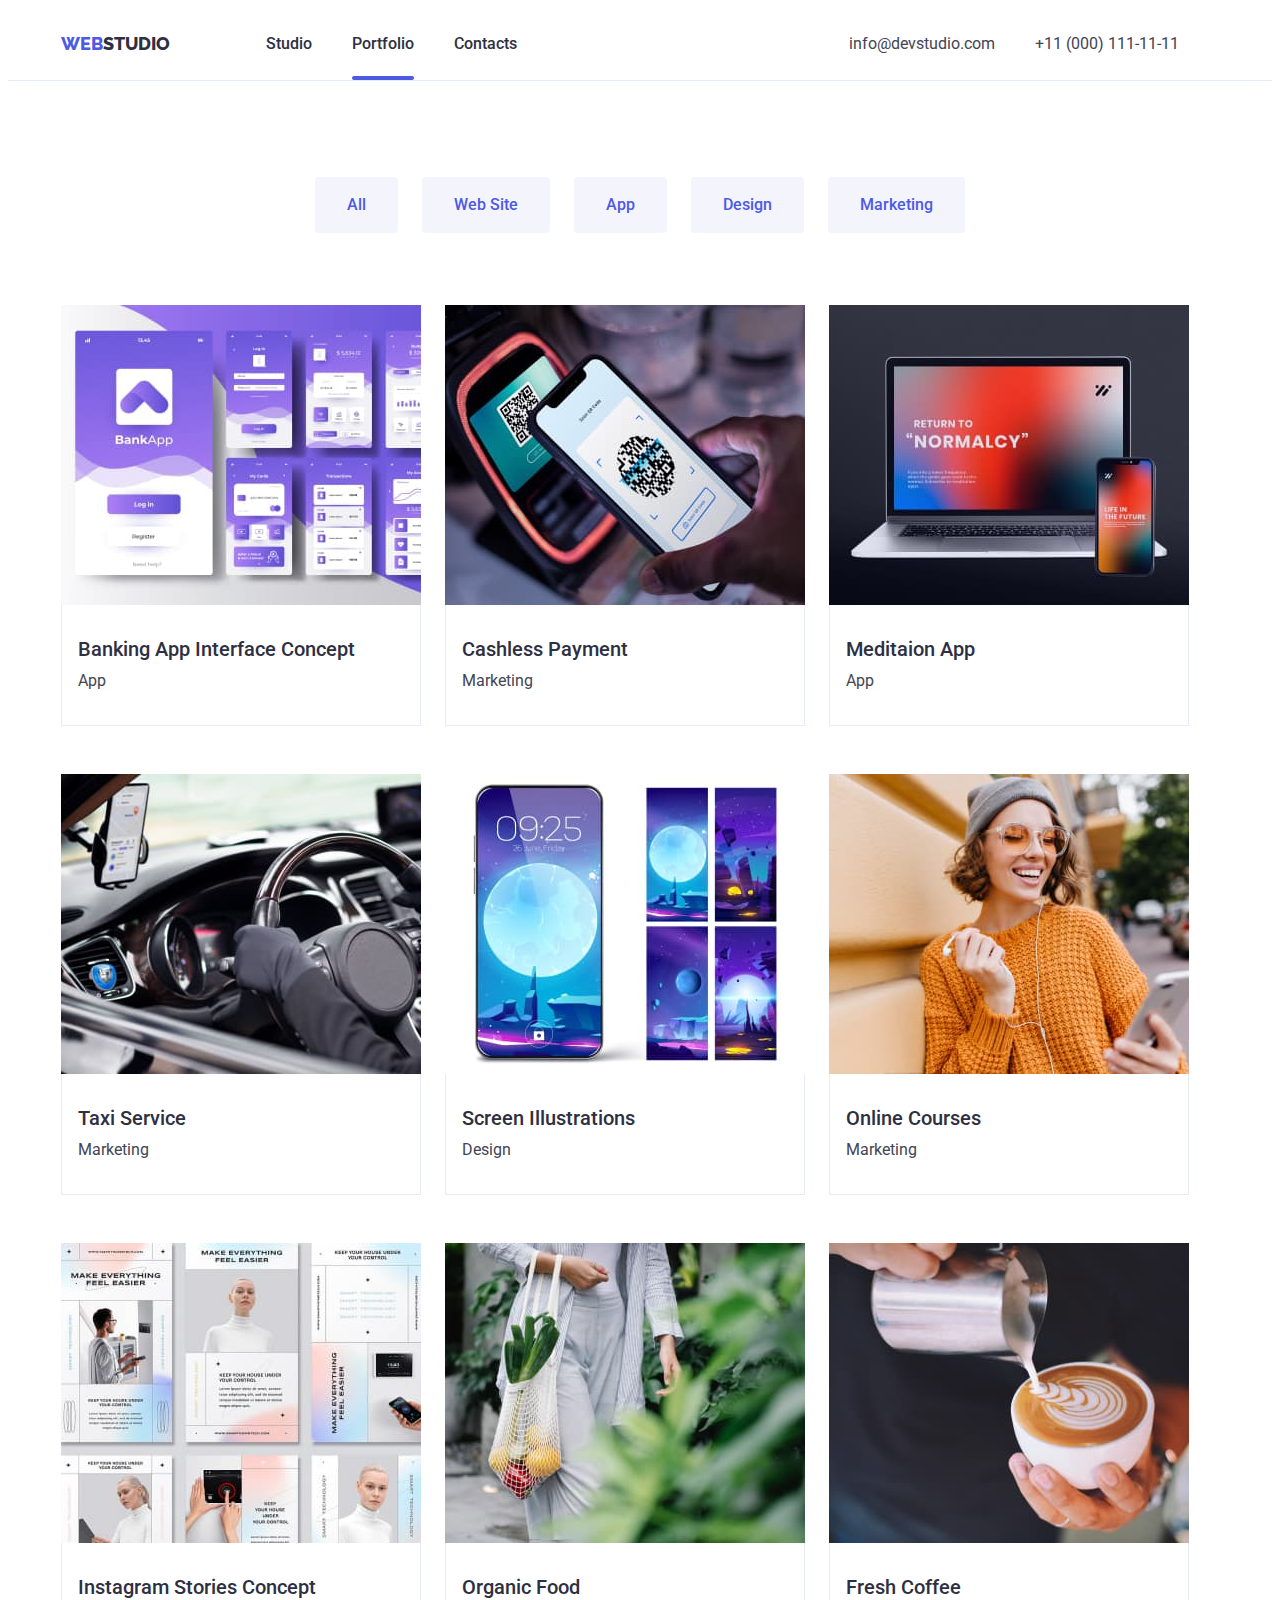
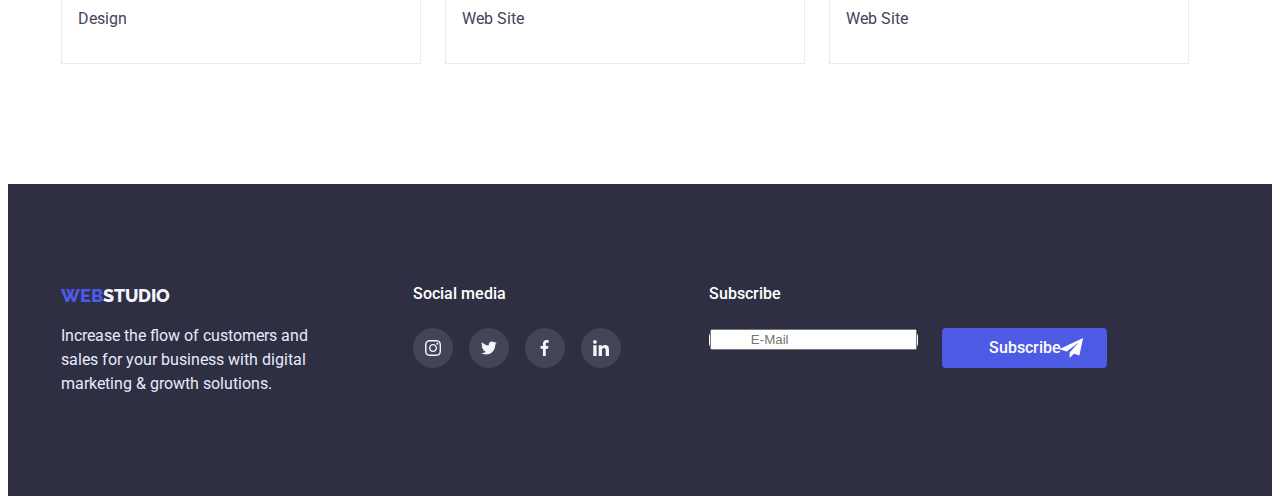
==== portfolio.html @ 0d0adf86 "Initial commit" ====
<!DOCTYPE html>
<html lang="en">
  <head>
    <meta charset="UTF-8" />
    <meta http-equiv="X-UA-Compatible" content="IE=edge" />
    <meta name="viewport" content="width=device-width, initial-scale=1.0" />
    <title>GOIT-MARKUP-HW-06</title>

    <link rel="preconnect" href="https://fonts.googleapis.com" />
    <link rel="preconnect" href="https://fonts.gstatic.com" crossorigin />
    <link
      href="https://fonts.googleapis.com/css2?family=Montserrat:wght@400;700&family=Raleway:wght@800&family=Roboto:wght@400;500;700&display=swap"
      rel="stylesheet"
    />

    <link
      rel="stylesheet"
      href="https://cdnjs.cloudflare.com/ajax/libs/modern-normalize/1.1.0/modern-normalize.min.css"
      integrity="sha512-wpPYUAdjBVSE4KJnH1VR1HeZfpl1ub8YT/NKx4PuQ5NmX2tKuGu6U/JRp5y+Y8XG2tV+wKQpNHVUX03MfMFn9Q=="
      crossorigin="anonymous"
      referrerpolicy="no-referrer"
    />

    <link rel="stylesheet" href="css/styles.css" />
  </head>

  <body>
    <header class="linie-header">
      <div class="container">
        <div class="container-header">
          <a class="logo-header" href="./index.html"
            ><span class="logo-header-one">Web</span><span class="logo-header-two">Studio</span></a
          >
          <nav class="nav-position">
            <ul class="li-point-killer-nav">
              <li>
                <a class="navigation" href="./index.html">Studio</a>
              </li>
              <li>
                <a class="navigation-teku" href="./portfolio.html">Portfolio</a>
              </li>
              <li>
                <a class="navigation" href="#">Contacts</a>
              </li>
            </ul>
          </nav>

          <address>
            <ul class="contacts">
              <li>
                <a class="contacts" href="mailto:info@devstudio.com">info@devstudio.com</a>
              </li>
              <li><a class="contacts" href="tel:+110001111111"> +11 (000) 111-11-11</a></li>
            </ul>
          </address>
        </div>
      </div>
    </header>

    <!-- SECTION 1.2 -->
    <main>
      <section class="button-position">
        <div class="container">
          <h1 class="list-of-projects-name">List of projects:</h1>
          <ul class="buttons">
            <li><button class="button-port" type="button">All</button></li>
            <li><button class="button-port" type="button">Web Site</button></li>
            <li><button class="button-port" type="button">App</button></li>
            <li><button class="button-port" type="button">Design</button></li>
            <li><button class="button-port" type="button">Marketing</button></li>
          </ul>

          <!-- SECTION 2.2 -->

          <ul class="list-of-projects">
            <li class="shadow-for-list-of-proj">
              <div class="oblast-tika">
                <a class="no-link-line-proj" href="#">
                  <div class="window">
                    <img
                      class="ramka-img"
                      src="./images/img8.jpg"
                      width="360"
                      alt="a lot of screenshots of mobile phone"
                    />
                    <p class="storka-text">
                      14 Stylish and User-Friendly App Design Concepts · Task Manager App · Calorie
                      Tracker App · Exotic Fruit Ecommerce App · Cloud Storage App
                    </p>
                  </div>
                  <div class="point-proj-pos">
                    <h2 class="list-of-projects-points">Banking App Interface Concept</h2>
                    <p class="section-abz">App</p>
                  </div>
                </a>
              </div>
            </li>
            <li class="shadow-for-list-of-proj">
              <div class="oblast-tika">
                <a class="no-link-line-proj" href="#">
                  <div class="window">
                    <img
                      class="ramka-img"
                      src="./images/img9.jpg"
                      width="360"
                      alt="two handz with qr codes"
                    />
                    <p class="storka-text">
                      14 Stylish and User-Friendly App Design Concepts · Task Manager App · Calorie
                      Tracker App · Exotic Fruit Ecommerce App · Cloud Storage App
                    </p>
                  </div>
                  <div class="point-proj-pos">
                    <h2 class="list-of-projects-points">Cashless Payment</h2>
                    <p class="section-abz">Marketing</p>
                  </div>
                </a>
              </div>
            </li>

            <li class="shadow-for-list-of-proj">
              <div class="oblast-tika">
                <a class="no-link-line-proj" href="#">
                  <div class="window">
                    <img class="ramka-img" src="./images/img10.jpg" width="360" alt="laptop" />
                    <p class="storka-text">
                      14 Stylish and User-Friendly App Design Concepts · Task Manager App · Calorie
                      Tracker App · Exotic Fruit Ecommerce App · Cloud Storage App
                    </p>
                  </div>
                  <div class="point-proj-pos">
                    <h2 class="list-of-projects-points">Meditaion App</h2>
                    <p class="section-abz">App</p>
                  </div>
                </a>
              </div>
            </li>

            <li class="shadow-for-list-of-proj">
              <div class="oblast-tika">
                <a class="no-link-line-proj" href="#">
                  <div class="window">
                    <img class="ramka-img" src="./images/img11.jpg" width="360" alt="car" />
                    <p class="storka-text">
                      14 Stylish and User-Friendly App Design Concepts · Task Manager App · Calorie
                      Tracker App · Exotic Fruit Ecommerce App · Cloud Storage App
                    </p>
                  </div>
                  <div class="point-proj-pos">
                    <h2 class="list-of-projects-points">Taxi Service</h2>
                    <p class="section-abz">Marketing</p>
                  </div>
                </a>
              </div>
            </li>

            <li class="shadow-for-list-of-proj">
              <div class="oblast-tika">
                <a class="no-link-line-proj" href="#">
                  <div class="window">
                    <img
                      class="ramka-img"
                      src="./images/img12.jpg"
                      width="360"
                      alt="mobile phone"
                    />
                    <p class="storka-text">
                      14 Stylish and User-Friendly App Design Concepts · Task Manager App · Calorie
                      Tracker App · Exotic Fruit Ecommerce App · Cloud Storage App
                    </p>
                  </div>
                  <div class="point-proj-pos">
                    <h2 class="list-of-projects-points">Screen Illustrations</h2>
                    <p class="section-abz">Design</p>
                  </div>
                </a>
              </div>
            </li>

            <li class="shadow-for-list-of-proj">
              <div class="oblast-tika">
                <a class="no-link-line-proj" href="#">
                  <div class="window">
                    <img
                      class="ramka-img"
                      src="./images/img13.jpg"
                      width="360"
                      alt="girl lisen music"
                    />
                    <p class="storka-text">
                      14 Stylish and User-Friendly App Design Concepts · Task Manager App · Calorie
                      Tracker App · Exotic Fruit Ecommerce App · Cloud Storage App
                    </p>
                  </div>
                  <div class="point-proj-pos">
                    <h2 class="list-of-projects-points">Online Courses</h2>
                    <p class="section-abz">Marketing</p>
                  </div>
                </a>
              </div>
            </li>

            <li class="shadow-for-list-of-proj">
              <div class="oblast-tika">
                <a class="no-link-line-proj" href="#">
                  <div class="window">
                    <img
                      class="ramka-img"
                      src="./images/img14.jpg"
                      width="360"
                      alt="website pages"
                    />
                    <p class="storka-text">
                      14 Stylish and User-Friendly App Design Concepts · Task Manager App · Calorie
                      Tracker App · Exotic Fruit Ecommerce App · Cloud Storage App
                    </p>
                  </div>
                  <div class="point-proj-pos">
                    <h2 class="list-of-projects-points">Instagram Stories Concept</h2>
                    <p class="section-abz">Design</p>
                  </div>
                </a>
              </div>
            </li>

            <li class="shadow-for-list-of-proj">
              <div class="oblast-tika">
                <a class="no-link-line-proj" href="#">
                  <div class="window">
                    <img class="ramka-img" src="./images/img15.jpg" width="360" alt="nature" />
                    <p class="storka-text">
                      14 Stylish and User-Friendly App Design Concepts · Task Manager App · Calorie
                      Tracker App · Exotic Fruit Ecommerce App · Cloud Storage App
                    </p>
                  </div>
                  <div class="point-proj-pos">
                    <h2 class="list-of-projects-points">Organic Food</h2>
                    <p class="section-abz">Web Site</p>
                  </div>
                </a>
              </div>
            </li>

            <li class="shadow-for-list-of-proj">
              <div class="oblast-tika">
                <a class="no-link-line-proj" href="#">
                  <div class="window">
                    <img class="ramka-img" src="./images/img16.jpg" width="360" alt="caffe" />
                    <p class="storka-text">
                      14 Stylish and User-Friendly App Design Concepts · Task Manager App · Calorie
                      Tracker App · Exotic Fruit Ecommerce App · Cloud Storage App
                    </p>
                  </div>
                  <div class="point-proj-pos">
                    <h2 class="list-of-projects-points">Fresh Coffee</h2>
                    <p class="section-abz">Web Site</p>
                  </div>
                </a>
              </div>
            </li>
          </ul>
        </div>
      </section>
    </main>
    <!-- FOOTER -->
    <footer class="color-footerbg">
      <div class="container">
        <div class="flex-for-footer">
          <div>
            <a href="./index.html" class="logo-three">WEB<span class="logo-four">STUDIO</span></a>
            <p class="last-abz">
              Increase the flow of customers and sales for your business with digital marketing &
              growth solutions.
            </p>
          </div>

          <!-- ЧЕТВЕРТОЕ ДЗ -->
          <div class="social-media-table">
            <p class="soc-med-footer">Social media</p>

            <ul class="social-links-footer">
              <li class="pos-socseti-last">
                <a class="znachki-socseti-pos" href="#">
                  <svg class="znachki-socseti" width="16" height="16">
                    <use href="./images/icons.svg#insta"></use>
                  </svg>
                </a>
              </li>
              <li class="pos-socseti-last">
                <a class="znachki-socseti-pos" href="#">
                  <svg class="znachki-socseti" width="16" height="16">
                    <use href="./images/icons.svg#twit"></use>
                  </svg>
                </a>
              </li>
              <li class="pos-socseti-last">
                <a class="znachki-socseti-pos" href="#">
                  <svg class="znachki-socseti" width="16" height="16">
                    <use href="./images/icons.svg#face"></use>
                  </svg>
                </a>
              </li>
              <li class="pos-socseti-last">
                <a class="znachki-socseti-pos" href="#">
                  <svg class="znachki-socseti" width="16" height="16">
                    <use href="./images/icons.svg#link"></use>
                  </svg>
                </a>
              </li>
            </ul>
          </div>
          <!-- ШЕСТОЕ ДЗ -->
          <div class="social-media-table">
            <p class="soc-med-footer">Subscribe</p>

            <div class="tabl-subscr">
              <div>
                <label for="email"> </label>

                <span class="color-subscr">
                  <input type="email" name="mail" id="email" placeholder="    E-Mail  " />
                </span>
              </div>
              <div>
                <button class="button-subscr" type="submit">
                  Subscribe
                  <svg class="airplane" width="24" height="20">
                    <use href="./images/iconss.svg#icon-fly"></use>
                  </svg>
                </button>
              </div>
            </div>
          </div>
        </div>
      </div>
    </footer>
    <script src="./js/modal.js"></script>
  </body>
</html>
---- css/styles.css ----
body {
  font-family: 'Roboto', sans-serif;
  background-color: var(--center-color);
}

:root {
  --logo-l-color: #4d5ae5;
  --logo-r-color: #2e2f42;
  --contact-color: #434455;
  --center-color: #ffffff;
  --but-color: #4d5ae5;
  --logo-f-color: #f4f4fd;
  --button2-color: #404bbf;
  --last-abz-color: #e7e9fc;
  --ramka-cutomer-color: #8e8f99;
  --tochki-color: #424355;
  --foote-hoover: #31d0aa;
  --belii-modal: #fcfcfc;
  --mod-color: rgb(46, 47, 66, 0.2);
}

/* COMMON  */

.container {
  margin-left: auto;
  margin-right: auto;

  width: 1158px;

  padding-left: 15px;
  padding-right: 15px;
}

h1,
h2,
h3,
h4,
h5,
h6,
p {
  margin: 0;
}

.img {
  display: block;
  max-width: 100%;
  height: auto;
}

ul,
li,
a {
  padding: 0;
  margin: 0;
}

/* HEADER */

.logo-header {
  text-decoration: none;
  padding: 24px 0 24px 0;
}

.logo-header-one {
  color: var(--logo-l-color);
  font-family: 'Raleway', sans-serif;
  font-weight: 800;
  font-size: 18px;
  line-height: 1.33;
  list-style: none;
  text-decoration: none;

  text-transform: uppercase;
}

.logo-header-two {
  color: var(--logo-r-color);
  font-family: 'Raleway', sans-serif;
  font-weight: 800;
  font-size: 18px;
  line-height: 1.33;
  list-style: none;
  text-decoration: none;

  text-transform: uppercase;
}

.li-point-killer-nav {
  list-style: none;

  padding: 24px 0 24px 0;
  margin: 0 0 0 0;

  display: inline-flex;
  gap: 40px;
}

/* ТЕКУЩАЯ КНОПКА */

.navigation-teku {
  color: var(--logo-r-color);
  font-family: 'Roboto', sans-serif;
  font-weight: 500;
  font-size: 16px;
  line-height: 1.5;
  text-decoration: none;
  position: relative;
  transition: 250ms color cubic-bezier(0.4, 0, 0.2, 1);
  padding: 24px 0 24px 0;
  margin: 0 0 0 0;
}

.navigation-teku:after {
  content: '';
  display: block;
  background-color: var(--but-color);
  width: 100%;
  height: 4px;
  position: absolute;
  bottom: -3px;
  border-radius: 2px;
}

/* Остальные кнопки */

.navigation {
  color: var(--logo-r-color);
  font-family: 'Roboto', sans-serif;
  font-weight: 500;
  font-size: 16px;
  line-height: 1.5;
  text-decoration: none;
  position: relative;
  transition: 250ms color cubic-bezier(0.4, 0, 0.2, 1);
  padding: 24px 0 24px 0;
  margin: 0 0 0 0;
}

.navigation:hover,
.navigation-teku:hover {
  color: var(--but-color);
}

.navigation:after {
  content: '';
  display: block;
  background-color: var(--but-color);
  width: 100%;
  height: 4px;
  position: absolute;
  bottom: -3px;
  transition: 250ms transform cubic-bezier(0.4, 0, 0.2, 1);
  transform: scaleX(0);
  border-radius: 2px;
}

.navigation:hover:after {
  transform: scaleX(1);
}

.nav-position {
  padding: 0;
  margin: 0 332px 0 96px;
}

.contacts {
  color: var(--contact-color);
  font-family: 'Roboto', sans-serif;
  font-style: normal;
  font-size: 16px;
  line-height: 1.5;
  list-style: none;
  text-decoration: none;

  display: inline-flex;
  gap: 40px;
  padding: 24px 0 24px 0;
  margin-left: auto;
  transition: 250ms color cubic-bezier(0.4, 0, 0.2, 1);
}

.contacts:hover {
  color: var(--but-color);
}

.container-header {
  height: 72px;
  display: flex;
  align-items: center;
}

.linie-header {
  border-bottom: solid 1px var(--last-abz-color);
}

/* SECTION 1.1 */

.hero {
  color: var(--center-color);
  font-family: 'Roboto', sans-serif;
  font-weight: 700;
  font-size: 56px;
  line-height: 1.05;
  /* background-color: var(--logo-r-color); */
  padding: 0;
  margin-bottom: 48px;
}

.herobutton {
  color: var(--center-color);
  font-family: 'Roboto', sans-serif;
  font-weight: 500;
  font-size: 16px;
  line-height: 1.5;
  background-color: var(--but-color);
  border: 1px;
  min-width: 169px;
  min-height: 56px;
  margin: 0;
  border-radius: 4px;
  transition: 250ms background-color cubic-bezier(0.4, 0, 0.2, 1);
}

.herobutton:hover,
.herobutton:focus {
  color: var(--center-color);
  background-color: var(--button2-color);
  cursor: pointer;
}

/* 060323 */

/* .overlay {
  display: block;
  width: 200px;
  height: 200px;
  background-image: linear-gradient(to right, black 0%, transparent 100%), url(../images/fon.jpg);
  background-size: cover;
  background-position: center;
} */

/* SECTION 1.2 */

.list-of-projects-name {
  display: none;
  padding: 0;
  margin: 0;
}

.hero-section {
  padding-top: 188px;
  padding-bottom: 188px;

  /* overlay  */
  display: block;
  max-width: 1440px;
  height: 600px;
  margin-left: auto;
  margin-right: auto;
  background-image: linear-gradient(to bottom, rgba(46, 47, 66, 0.7), transparent 450%),
    url(../images/fon.jpg);
  background-repeat: cover;
  background-size: cover;
  background-position: center;

  /* container hero */
  background-color: var(--logo-r-color);
  text-align: center;
}

.buttons {
  list-style: none;
  display: flex;
  gap: 24px;
  justify-content: center;
  margin: 0;
  margin-bottom: 72px;
  padding: 0;
}

.button-port {
  background-color: var(--logo-f-color);
  color: var(--but-color);
  font-family: 'Roboto', sans-serif;
  font-weight: 500;
  font-size: 16px;
  line-height: 1.5;
  border: 1px;
  padding: 16px 32px 16px 32px;
  border-radius: 4px;
  margin-bottom: 0;
  transition: 250ms background-color cubic-bezier(0.4, 0, 0.2, 1);
  transition: 50ms box-shadow cubic-bezier(0.4, 0, 0.2, 1);
}

.button-port:hover,
.button-port:focus {
  color: var(--center-color);
  background-color: var(--button2-color);
  cursor: pointer;
  box-shadow: 0px 3px 1px rgba(0, 0, 0, 0.1), 0px 2px 1px rgba(0, 0, 0, 0.08),
    0px 2px 2px rgba(0, 0, 0, 0.12);
}

.button-position {
  margin: 0;

  padding-top: 96px;
  padding-bottom: 120px;
}

/* SECTION 2.1. */
.list-of-fetaures-points {
  color: var(--logo-r-color);
  font-family: 'Roboto', sans-serif;
  font-weight: 500;
  font-size: 20px;
  line-height: 1.2;

  margin: 0 0 8px 0;
  padding: 0;
}

/* 260223 */
.list-of-fetaures-name {
  margin: 0 0 0 0;
  padding: 0;
  display: none;
}

.table-list-of-feautures {
  list-style: none;

  padding: 0;
  margin: 0 0 0 0;
  display: flex;
  text-align: left;
  gap: 24px;
}

.key-points {
  color: var(--contact-color);
  font-family: 'Roboto', sans-serif;

  font-size: 16px;
  line-height: 1.5;

  padding: 0;
  margin: 0;
}

/* 260223 */
.container-section {
  text-align: center;
  padding-top: 120px;
  padding-bottom: 120px;
}

/* 050323 */

.logo-up {
  width: 264px;
  height: 112px;
  border-radius: 4px;
  background-color: var(--logo-f-color);
  border: var(--logo-f-color);
  margin: 0 0 8px 0;
  display: flex;
  justify-content: center;
  align-items: center;
}

.but-pen {
  fill: var(--logo-r-color);
  cursor: pointer;
  height: 64px;
  width: 64px;
}

/* SECTION 2.2. */

.list-of-projects {
  list-style: none;
  display: flex;
  margin: 0 0 0 0;
  gap: 48px 24px;
  flex-wrap: wrap;
  padding: 0;
}

.list-of-projects-points {
  color: var(--logo-r-color);
  font-family: 'Roboto', sans-serif;
  font-weight: 500;
  font-size: 20px;
  line-height: 1.2;
  padding: 0;
  margin: 0 0 8px 0;
}

.section-abz {
  color: var(--contact-color);
  font-family: 'Roboto' sans-serif;
  font-size: 16px;
  line-height: 1.5;
  padding: 0;
  margin: 0;
}

.point-proj-pos {
  padding: 32px 54px 32px 16px;
  border-left: var(--last-abz-color) solid 1px;
  border-bottom: var(--last-abz-color) solid 1px;
  border-right: var(--last-abz-color) solid 1px;
}

.ramka-img {
  display: block;
  position: relative;
  display: flex;
}

.window {
  position: relative;
  overflow: hidden;
}

.window::after {
  content: '';
  left: 0;
  bottom: 0;
  width: 100%;
  height: 100%;
  position: absolute;
  background-color: var(--logo-l-color);
  opacity: 1;
  transform: translateY(300px);
  transition: transform 250ms cubic-bezier(0.4, 0, 0.2, 1);
  z-index: 0;
}

.oblast-tika:hover .window::after {
  transform: translateY(0);
}

.storka-text {
  color: var(--logo-f-color);
  font-family: 'Roboto', sans-serif;
  font-weight: 400;
  font-size: 16px;
  line-height: 1.5;
  position: absolute;
  transform: translateY(300px);
  transition: transform 250ms cubic-bezier(0.4, 0, 0.2, 1);
  margin: 40px 32px 164px;
  z-index: 1;
}

.oblast-tika:hover .storka-text {
  transform: translateY(-300px);
}

.shadow-for-list-of-proj {
  cursor: pointer;
}

.shadow-for-list-of-proj:hover {
  box-shadow: 0px 1px 6px rgba(46, 47, 66, 0.08), 0px 1px 1px rgba(46, 47, 66, 0.16),
    0px 2px 1px rgba(46, 47, 66, 0.08);
}

.no-link-line-proj {
  list-style: none;
  text-decoration: none;
}

/* SECTION3 */

.what-we-do {
  font-family: 'Roboto';
  font-weight: 700;
  font-size: 36px;
  line-height: 1.11;
  color: var(--logo-r-color);
  text-align: center;

  padding: 0;
  margin: 0 0 72px 0;
}

.what-we-do-list {
  list-style: none;
  display: flex;
  gap: 24px;
  padding: 0;
  margin: 0;
}

.do-list-img {
  display: block;
}

.what-we-do-sect {
  padding: 0 0 120px 0;
}

/* SECTION4 */

.team-table {
  font-family: 'Roboto';
  font-weight: 700;
  font-size: 36px;
  line-height: 1.11;
  color: var(--logo-r-color);
  text-align: center;

  margin: 0 0 72px;
  padding: 0;
}

.list-team-table {
  list-style: none;

  padding: 0 0 0 0;
  margin: 0;
  display: flex;
  gap: 24px;
  margin-left: auto;
  margin-right: auto;
}

.team-player-name {
  color: var(--logo-r-color);
  font-family: 'Roboto';
  font-weight: 500;
  font-size: 20px;
  line-height: 1.2;
  margin: 0 0 8px 0;
  padding: 0;
  text-align: center;
  background-color: var(--center-color);
}

.team-player-title {
  color: var(--contact-color);
  font-family: 'Roboto';
  font-weight: 400;
  font-size: 16px;
  line-height: 1.5;

  padding: 0;
  margin: 0 0 8px 0;
  text-align: center;
  background-color: var(--center-color);
}

.container-team-bg {
  background-color: var(--logo-f-color);
  padding: 120px 0 120px 0;
}

.fotki-coworkers {
  display: block;
}

.team-name-class {
  padding: 32px 0 32px 0;
  background-color: var(--center-color);

  box-shadow: 0px 1px 6px rgba(46, 47, 66, 0.08), 0px 1px 1px rgba(46, 47, 66, 0.16),
    0px 2px 1px rgba(46, 47, 66, 0.08);

  border-bottom-left-radius: 4px;
  border-bottom-right-radius: 4px;
}

/* 05.03.23 */

.team-soc-w-list {
  display: flex;
  justify-content: space-evenly;
}

.team-soc-w {
  width: 40px;
  height: 40px;
  background-color: var(--logo-l-color);
  border-radius: 50%;
  list-style: none;
  display: flex;
  justify-content: center;
  align-items: center;
  padding: 0;
  margin: 0;
  transition: 250ms background-color cubic-bezier(0.4, 0, 0.2, 1);
}

.team-soc-w-pic {
  fill: var(--logo-f-color);

  height: 40%;
  width: 40%;
  display: flex;
  justify-content: center;
  align-items: center;
  padding: 0;
  margin: 0;
}

.li-point-killer {
  list-style: none;
}

.team-soc-w:hover,
.team-soc-w:focus {
  background-color: var(--button2-color);
}

/* SECTION 5 */

.customers-position {
  padding: 130px 0 120px 0;
}

.customer-title {
  text-align: center;
  font-family: 'Roboto';
  font-style: normal;
  font-weight: 700;
  font-size: 36px;
  line-height: 1.1;
  color: var(--logo-r-color);
  margin-bottom: 72px;
}

.table-customers {
  display: flex;
  list-style: none;
}

.logo-link {
  width: 168px;
  height: 88px;
  background-color: var(--center-color);
  border-radius: 4px;
  list-style: none;
  display: flex;
  justify-content: center;
  align-items: center;
  padding: 0;
  margin: 0;
  border: 1px solid var(--ramka-cutomer-color);
  transition: 250ms fill cubic-bezier(0.4, 0, 0.2, 1);
}

.log-pict-zwei {
  fill: var(--ramka-cutomer-color);
  transition: 250ms fill cubic-bezier(0.4, 0, 0.2, 1);
}

.log-pict {
  display: flex;
  justify-content: center;
  align-items: center;
  padding: 0;
  margin: 0;
}

.point-kille-pos-logo {
  list-style: none;
  margin-right: 24px;
}

.point-kille-pos-logo:last-child {
  margin-right: 0;
}

.point-kille-pos-logo:focus {
  border: var(--tochki-color);
}

.logo-link:hover .log-pict-zwei {
  fill: var(--button2-color);
}

.logo-link:hover {
  border: 1px solid var(--button2-color);
}

/* 
.logo-link:hover,
.logo-link:hover,
.log-pict-zwei:hover {
  fill: var(--button2-color);
  border: 1px solid var(--button2-color);
  color: var(--button2-color);
} */

/* FOOTER */
/* LOGO2 */

.logo-three {
  color: var(--logo-l-color);
  font-family: 'Raleway', sans-serif;
  font-weight: 800;
  font-size: 18px;
  line-height: 1.33;
  list-style: none;
  text-decoration: none;
}

.logo-four {
  color: var(--logo-f-color);
  font-family: 'Raleway', sans-serif;
  font-weight: 800;
  font-size: 18px;
  line-height: 21px;
  list-style: none;
  text-decoration: none;
}

.last-abz {
  color: var(--last-abz-color);
  font-family: 'Roboto', sans-serif;
  line-height: 24px;
  list-style: none;
  text-decoration: none;
  margin: 16px 0 0 0;
  max-width: 264px;
}

/* 260223 */

.color-footerbg {
  background-color: var(--logo-r-color);
  padding: 100px 0 100px 0;
}

/* 050323 */

.soc-med-footer {
  font-family: 'Roboto';
  font-style: normal;
  font-weight: 500;
  font-size: 16px;
  line-height: 1.28;
  color: var(--center-color);
  margin-bottom: 24px;
}

.social-media-table {
  margin-left: 88px;
}

.flex-for-footer {
  display: flex;
}

.social-links-footer {
  display: flex;
  list-style: none;
}

.znachki-socseti-pos {
  width: 40px;
  height: 40px;
  background-color: rgb(255, 255, 255, 0.1);
  border-radius: 50%;
  list-style: none;
  display: flex;
  justify-content: center;
  align-items: center;
  padding: 0;
  margin-right: 0;
  transition: 250ms background-color cubic-bezier(0.4, 0, 0.2, 1);
}

.znachki-socseti {
  fill: var(--logo-f-color);
  height: 40%;
  width: 40%;
  display: flex;
  justify-content: center;
  align-items: center;
  padding: 0;
  margin: 0;
}

.znachki-socseti-pos:hover,
.znachki-socseti-pos:focus {
  background-color: var(--foote-hoover);
}

.pos-socseti-last {
  margin-right: 16px;
}

.pos-socseti-last:last-child {
  margin-right: 0px;
}

/* MODAL FENSTER */

.backdrop {
  position: fixed;
  top: 0;
  left: 0;
  width: 100%;
  height: 100%;
  background-color: rgb(46, 47, 66, 0.4);
  opacity: 1;
  transition: 350ms cubic-bezier(0.4, 0, 0.2, 1);
}

.modal {
  width: 408px;
  background-color: var(--belii-modal);
  position: absolute;
  top: 50%;
  padding: 72px 24px 24px 24px;
  left: 50%;
  transform: translate(-50%, -50%) scale(1);
  border-radius: 4px;
  transition: cubic-bezier(0.4, 0, 0.2, 1);
}

.backdrop.is-hidden {
  opacity: 0;
  pointer-events: none;
}

.text-modal {
  margin-bottom: 16px;
  padding: 0;
  text-align: left;
  color: var(--logo-r-color);
  font-family: 'Roboto';
  font-weight: 500;
  font-size: 16px;
  line-height: 1.5;
  text-align: center;
}

.backdrop.is-hidden.modal {
  transform: translate(-50%, -50%) scale(0.9);
}

.position-but-modal {
  opacity: 1;
}

.button-modal {
  margin: 0;
  padding: 0;
  background-color: rgb(0, 0, 0, 0.1);
  border-radius: 50%;
  list-style: none;
  display: flex;
  justify-content: center;
  align-items: center;
  padding: 0;
  top: 24px;
  right: 24px;
  height: 24px;
  width: 24px;
  position: absolute;
  border-color: rgb(46, 47, 66, 0.1);
  transition: 250ms cubic-bezier(0.4, 0, 0.2, 1);
}

.kreuz-modal {
  fill: var(--logo-r-color);
  height: 8px;
  width: 8px;
  display: flex;
  justify-content: center;
  align-items: center;
  padding: 0;
  margin: 0;
  transition: 250ms cubic-bezier(0.4, 0, 0.2, 1);
}

.button-modal:active .kreuz-modal {
  fill: var(--center-color);
}

.button-modal:active {
  background-color: var(--but-color);
}

/* FORMA 
210323 */

.form-field {
  margin: 0;
  padding: 0;
  display: flex;
  flex-direction: column;
}

.form-field input {
  margin: 0;
  padding: 0;
  height: 40px;
  width: 360px;
  border-radius: 4px;
  border: 1px solid var(--mod-color);
  text-align: left;
}

.form-field input[type='text'],
input[type='tel'],
input[type='email'] {
  padding-left: 38px;
}

.color-mod-field {
  font-family: roboto;
  font-weight: 400;
  font-size: 12px;
  line-height: 1.16;
  color: var(--contact-color);
}

.form-field input:focus {
  border: 1px solid var(--but-color);
  outline: none;
}

.form-field label {
  margin-top: 8px;
  margin-bottom: 4px;
  text-align: left;
}

.form-field:first-child label {
  margin-top: 0px;
  margin-bottom: 4px;
  text-align: left;
}

.comment {
  padding: 8px;
  resize: none;
  height: 120px;
  width: 360px;
  border-radius: 4px;
  border: 1px solid var(--mod-color);
  text-align: left;
  outline: none;
  font-family: roboto;
  font-weight: 400;
  font-size: 12px;
  line-height: 1.16;
  color: var(--contact-color);
}

.form-field textarea:focus {
  border: 1px solid var(--but-color);
  outline: none;
}
.text-label {
  color: var(--ramka-cutomer-color);
  font-family: 'Roboto';
  font-weight: 400;
  font-size: 12px;
  line-height: 1.16;
  text-align: center;
}

.text-policy {
  margin: 16px 0 24px 22px;
  color: var(--ramka-cutomer-color);
  font-family: 'Roboto';
  font-weight: 400;
  font-size: 12px;
  line-height: 1.16;
  display: inline-block;
}

.pol-position {
  display: flex;
  align-items: center;
  position: relative;
}

.galka-pos {
  position: absolute;
  top: 15px;
  left: 0;
  width: 14px;
  height: 14px;
}

.galka-pos-zwei {
  position: absolute;
  top: 22px;
  left: -20px;
}

.galka-pos-zwei:active {
  position: absolute;
  top: 22px;
  left: -20px;
}

.img-pos {
  position: absolute;
  top: 50%;
  left: 19px;
  transform: translateY(-50%);
  transition: 250ms cubic-bezier(0.4, 0, 0.2, 1);
  display: inline;
}

.jakor {
  position: relative;
}

.jakor:focus-within > .img-pos {
  fill: var(--but-color);
}

/* SUBSCRIBE */

.tabl-subscr {
  display: flex;
}

.button-subscr {
  margin-left: 24px;
  color: var(--center-color);
  font-family: 'Roboto', sans-serif;
  font-weight: 500;
  font-size: 16px;
  line-height: 1.5;
  background-color: var(--but-color);
  border: 1px;

  border-radius: 4px;
  width: 165px;
  height: 40px;

  position: absolute;
}

.color-subscr {
  font-family: 'Roboto', sans-serif;
  font-weight: 400;
  font-size: 12px;
  line-height: 2;
  color: var(--center-color);

  background-color: var(--logo-r-color);
  border-radius: 4px;
  border-color: var(--center-color);
  width: 264px;
  height: 40px;
  outline: none;
  border: 1px solid var(--center-color);
}

.color-subscr::placeholder {
  color: var(--center-color);
  text-align: left;
}

.social-media-table input[type='email'] {
  padding-left: 24px;
}

.airplane {
  position: absolute;
  right: 24px;
  top: 10px;
  bottom: 10px;
}

.name-of-button-subscr {
  margin-right: 16px;
}

/* 
#4D5AE5 logo
#2E2F42  logo nav list  wawd names
#434455 cont  text job post
#FFFFFF center
#4D5AE5 button
#F4F4FD logo finish
#E7E9FC;unter logo  
#404BBF ; button 2 
*/
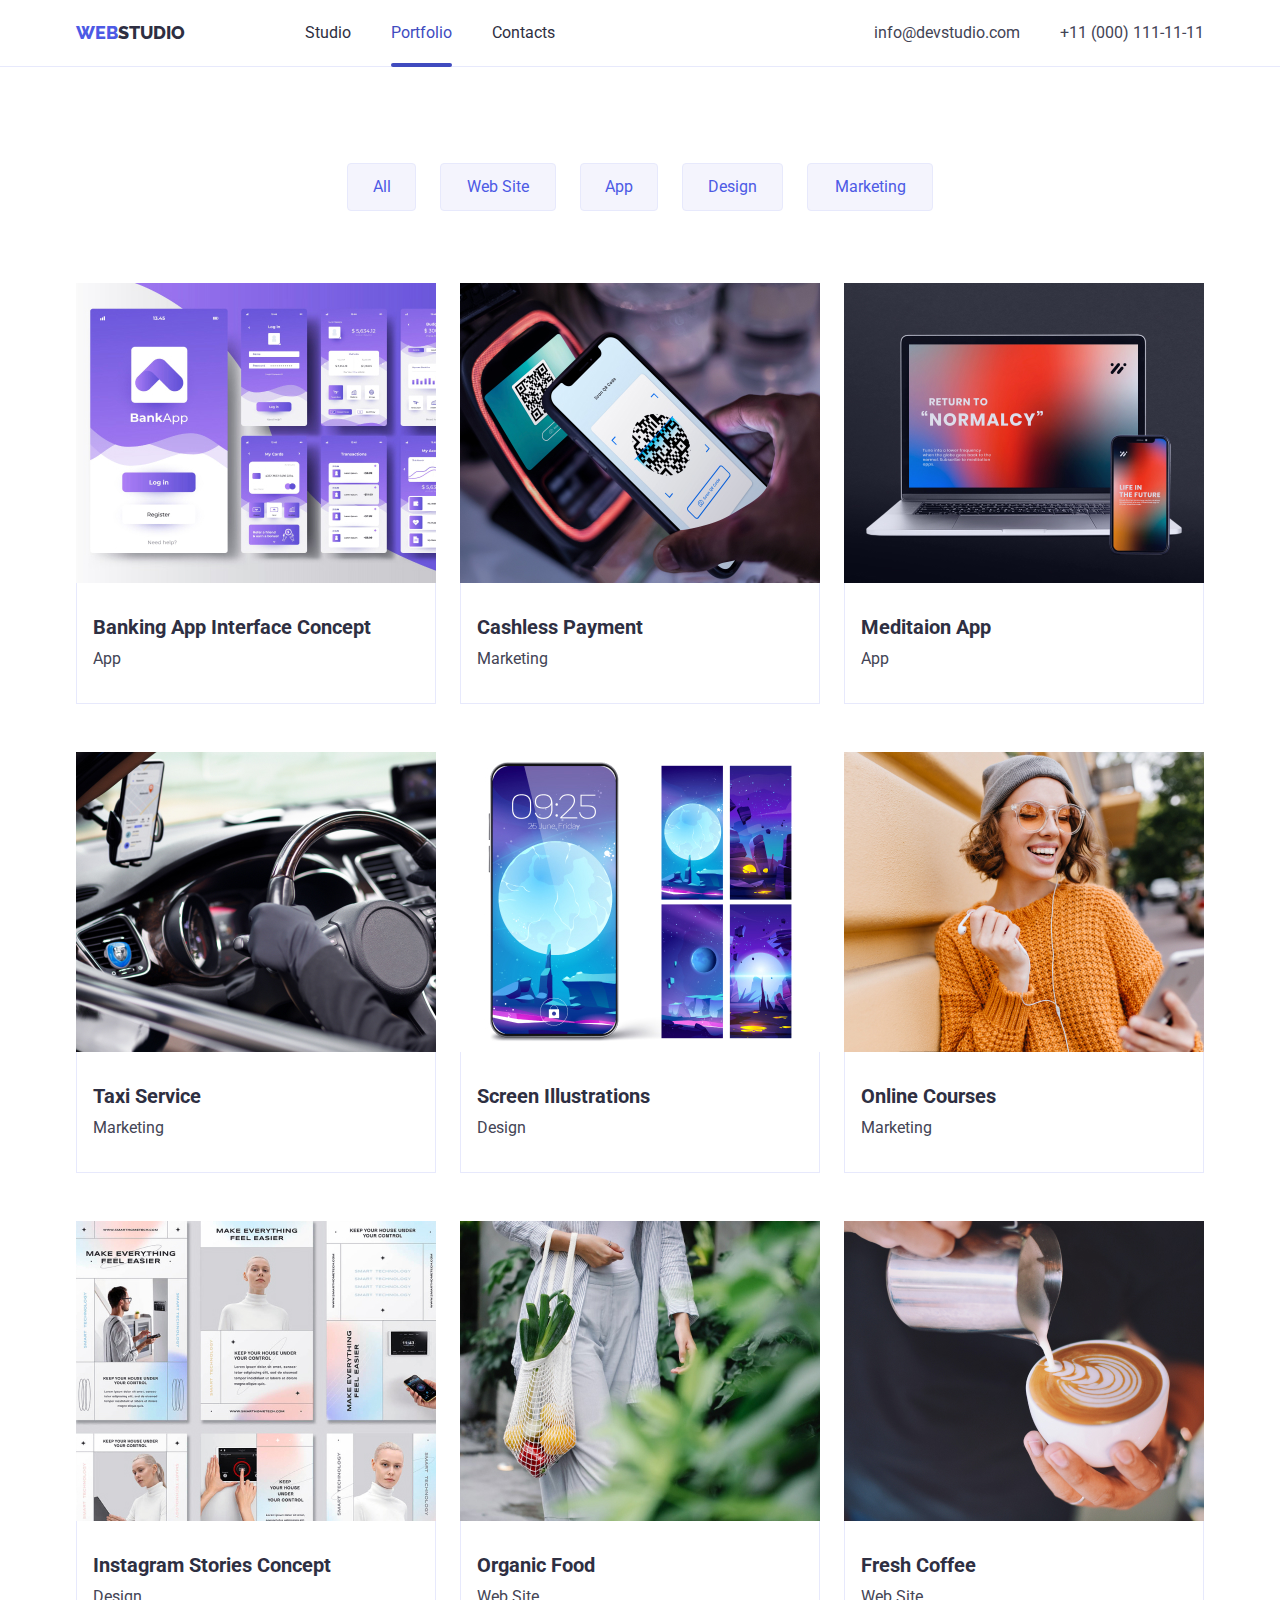
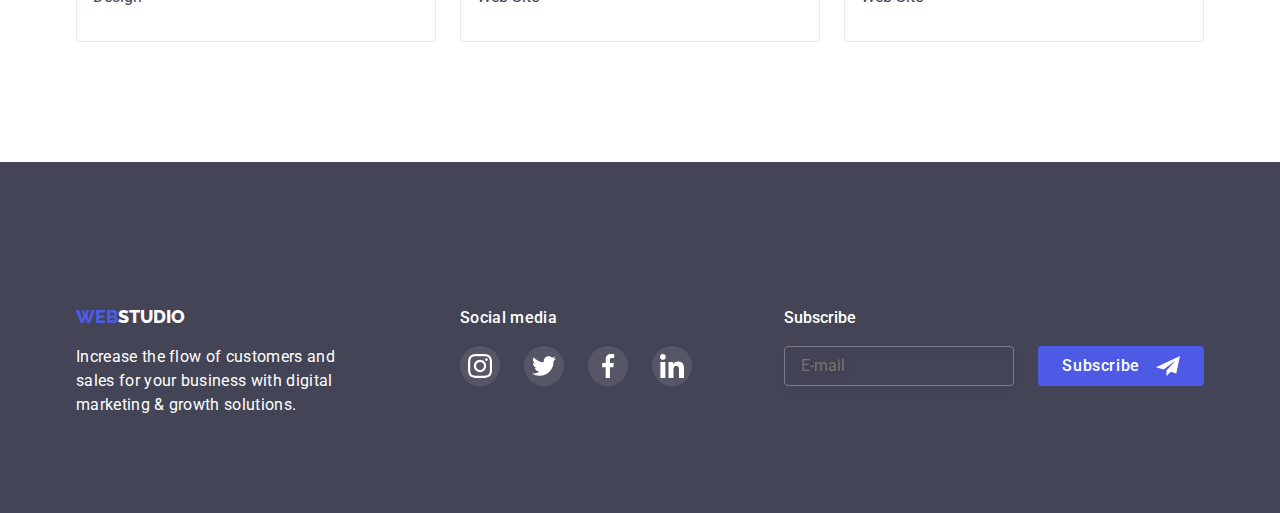
==== commit 68aed215: "ver1" ====
--- a/portfolio.html
+++ b/portfolio.html
@@ -4,336 +4,317 @@
     <meta charset="UTF-8" />
     <meta http-equiv="X-UA-Compatible" content="IE=edge" />
     <meta name="viewport" content="width=device-width, initial-scale=1.0" />
-    <title>GOIT-MARKUP-HW-06</title>
-
-    <link rel="preconnect" href="https://fonts.googleapis.com" />
-    <link rel="preconnect" href="https://fonts.gstatic.com" crossorigin />
     <link
-      href="https://fonts.googleapis.com/css2?family=Montserrat:wght@400;700&family=Raleway:wght@800&family=Roboto:wght@400;500;700&display=swap"
-      rel="stylesheet"
-    />
-
-    <link
-      rel="stylesheet"
-      href="https://cdnjs.cloudflare.com/ajax/libs/modern-normalize/1.1.0/modern-normalize.min.css"
-      integrity="sha512-wpPYUAdjBVSE4KJnH1VR1HeZfpl1ub8YT/NKx4PuQ5NmX2tKuGu6U/JRp5y+Y8XG2tV+wKQpNHVUX03MfMFn9Q=="
-      crossorigin="anonymous"
-      referrerpolicy="no-referrer"
-    />
-
-    <link rel="stylesheet" href="css/styles.css" />
+    rel="stylesheet"
+    href="https://cdnjs.cloudflare.com/ajax/libs/modern-normalize/1.0.0/modern-normalize.min.css"
+  />
+    <link href="./css/styles.css" rel="stylesheet" />
+    <link href="./css/mobile.css" rel="stylesheet" />
+    <link href="./css/table.css" rel="stylesheet" />
+    <link href="./css/desktop.css" rel="stylesheet" />
+    <link rel="preconnect" href="https://fonts.googleapis.com">
+    <link rel="preconnect" href="https://fonts.gstatic.com" crossorigin>
+    <link href="https://fonts.googleapis.com/css2?family=Raleway:wght@900&family=Roboto:wght@400;500;700;900&display=swap" rel="stylesheet">
+    <title>Portfolio</title>
   </head>
-
   <body>
-    <header class="linie-header">
-      <div class="container">
-        <div class="container-header">
-          <a class="logo-header" href="./index.html"
-            ><span class="logo-header-one">Web</span><span class="logo-header-two">Studio</span></a
-          >
-          <nav class="nav-position">
-            <ul class="li-point-killer-nav">
-              <li>
-                <a class="navigation" href="./index.html">Studio</a>
-              </li>
-              <li>
-                <a class="navigation-teku" href="./portfolio.html">Portfolio</a>
-              </li>
-              <li>
-                <a class="navigation" href="#">Contacts</a>
-              </li>
-            </ul>
-          </nav>
-
-          <address>
-            <ul class="contacts">
-              <li>
-                <a class="contacts" href="mailto:info@devstudio.com">info@devstudio.com</a>
-              </li>
-              <li><a class="contacts" href="tel:+110001111111"> +11 (000) 111-11-11</a></li>
-            </ul>
-          </address>
+    <header class="header-section">
+      <div class="container header-container">
+        <nav class="header-navigation">
+          <a href="./index.html" class="logo link"> <span class="span-logo">Web</span>Studio </a>
+          <ul class="site-nav">
+            <li class="items"><a class="link studio" href="./index.html">Studio</a></li>
+            <li class="items"><a class="link portfolio liner" href="./portfolio.html">Portfolio</a></li>
+            <li class="items"><a class="link contacts" href="">Contacts</a></li>
+          </ul>
+        </nav>
+        <address>
+          <ul class="auth-nav">
+            <li><a class="mail link" href="mailto:info@devstudio.com">info@devstudio.com</a></li>
+            <li><a class="phone link" href="tel:+110001111111">+11 (000) 111-11-11</a></li>
+          </ul>
+        </address>
+        <button class="menu-togle" type="button" data-menu-open>
+          <svg class="mobile-icon" width="32" height="22">
+            <use href="./images/icon.svg#icon-menu-hamburger">
+            </use>
+          </svg>
+        </button>
         </div>
+        <div class="mobile-menu" data-menu>
+          <div class="container-menu">
+            <div>
+              <button class="mobile-menu-close-btn" data-menu-close>
+                <svg class="mobile-menu-close-icon" width="8px" height="8px">
+                  <use href="./images/icon.svg#button-close"></use>
+                </svg></button>
+        
+              <ul class="mobile-menu-list list">
+                <li class="mobile-menu-item"><a class="mobile-menu-link link liner" href="./index.html">Studio</a></li>
+                <li class="mobile-menu-item"><a class="mobile-menu-link link" href="./portfolio.html">Portfolio</a></li>
+                <li class="mobile-menu-item"><a class="mobile-menu-link link" href="#">Contacts</a></li>
+              </ul>
+            </div>
+            <div class="address-soc-list">
+              <address>
+                <ul class=" address-list list">
+                  <li><a class="phone-number-mobile link" href="tel:+110001111111">+11 (000) 111-11-11</a></li>
+                  <li><a class="link-mail-post-mobile link" href="mailto:info@devstudio.com">info@devstudio.com</a></li>
+                </ul>
+              </address>
+              <ul class="soc-mobile list">
+                <li class="social-items">
+                  <a href="" class="social-background">
+                    <svg class="social-team-image" width="24" height="24">
+                      <use href="./images/icon.svg#instagram">
+                      </use>
+                    </svg>
+                  </a>
+                </li>
+                <li class="social-items">
+                  <a href="" class="social-background">
+                    <svg class="social-team-image" width="24" height="24">
+                      <use href="./images/icon.svg#twitter">
+                      </use>
+                    </svg>
+                  </a>
+                </li>
+                <li class="social-items">
+                  <a href="" class="social-background">
+                    <svg class="social-team-image" width="24" height="24">
+                      <use href="./images/icon.svg#facebook">
+                      </use>
+                    </svg>
+                  </a>
+                </li>
+                <li class="social-items">
+                  <a href="" class="social-background">
+                    <svg class="social-team-image" width="16" height="16">
+                      <use href="./images/icon.svg#linkedin">
+                      </use>
+                    </svg>
+                  </a>
+                </li>
+              </ul>
+            </div>
+          </div>
       </div>
     </header>
-
-    <!-- SECTION 1.2 -->
     <main>
-      <section class="button-position">
-        <div class="container">
-          <h1 class="list-of-projects-name">List of projects:</h1>
-          <ul class="buttons">
-            <li><button class="button-port" type="button">All</button></li>
-            <li><button class="button-port" type="button">Web Site</button></li>
-            <li><button class="button-port" type="button">App</button></li>
-            <li><button class="button-port" type="button">Design</button></li>
-            <li><button class="button-port" type="button">Marketing</button></li>
-          </ul>
-
-          <!-- SECTION 2.2 -->
-
-          <ul class="list-of-projects">
-            <li class="shadow-for-list-of-proj">
-              <div class="oblast-tika">
-                <a class="no-link-line-proj" href="#">
-                  <div class="window">
-                    <img
-                      class="ramka-img"
-                      src="./images/img8.jpg"
-                      width="360"
-                      alt="a lot of screenshots of mobile phone"
-                    />
-                    <p class="storka-text">
-                      14 Stylish and User-Friendly App Design Concepts · Task Manager App · Calorie
-                      Tracker App · Exotic Fruit Ecommerce App · Cloud Storage App
-                    </p>
-                  </div>
-                  <div class="point-proj-pos">
-                    <h2 class="list-of-projects-points">Banking App Interface Concept</h2>
-                    <p class="section-abz">App</p>
-                  </div>
-                </a>
-              </div>
-            </li>
-            <li class="shadow-for-list-of-proj">
-              <div class="oblast-tika">
-                <a class="no-link-line-proj" href="#">
-                  <div class="window">
-                    <img
-                      class="ramka-img"
-                      src="./images/img9.jpg"
-                      width="360"
-                      alt="two handz with qr codes"
-                    />
-                    <p class="storka-text">
-                      14 Stylish and User-Friendly App Design Concepts · Task Manager App · Calorie
-                      Tracker App · Exotic Fruit Ecommerce App · Cloud Storage App
-                    </p>
-                  </div>
-                  <div class="point-proj-pos">
-                    <h2 class="list-of-projects-points">Cashless Payment</h2>
-                    <p class="section-abz">Marketing</p>
-                  </div>
-                </a>
-              </div>
-            </li>
-
-            <li class="shadow-for-list-of-proj">
-              <div class="oblast-tika">
-                <a class="no-link-line-proj" href="#">
-                  <div class="window">
-                    <img class="ramka-img" src="./images/img10.jpg" width="360" alt="laptop" />
-                    <p class="storka-text">
-                      14 Stylish and User-Friendly App Design Concepts · Task Manager App · Calorie
-                      Tracker App · Exotic Fruit Ecommerce App · Cloud Storage App
-                    </p>
-                  </div>
-                  <div class="point-proj-pos">
-                    <h2 class="list-of-projects-points">Meditaion App</h2>
-                    <p class="section-abz">App</p>
-                  </div>
-                </a>
-              </div>
-            </li>
-
-            <li class="shadow-for-list-of-proj">
-              <div class="oblast-tika">
-                <a class="no-link-line-proj" href="#">
-                  <div class="window">
-                    <img class="ramka-img" src="./images/img11.jpg" width="360" alt="car" />
-                    <p class="storka-text">
-                      14 Stylish and User-Friendly App Design Concepts · Task Manager App · Calorie
-                      Tracker App · Exotic Fruit Ecommerce App · Cloud Storage App
-                    </p>
-                  </div>
-                  <div class="point-proj-pos">
-                    <h2 class="list-of-projects-points">Taxi Service</h2>
-                    <p class="section-abz">Marketing</p>
-                  </div>
-                </a>
-              </div>
-            </li>
-
-            <li class="shadow-for-list-of-proj">
-              <div class="oblast-tika">
-                <a class="no-link-line-proj" href="#">
-                  <div class="window">
-                    <img
-                      class="ramka-img"
-                      src="./images/img12.jpg"
-                      width="360"
-                      alt="mobile phone"
-                    />
-                    <p class="storka-text">
-                      14 Stylish and User-Friendly App Design Concepts · Task Manager App · Calorie
-                      Tracker App · Exotic Fruit Ecommerce App · Cloud Storage App
-                    </p>
-                  </div>
-                  <div class="point-proj-pos">
-                    <h2 class="list-of-projects-points">Screen Illustrations</h2>
-                    <p class="section-abz">Design</p>
-                  </div>
-                </a>
-              </div>
-            </li>
-
-            <li class="shadow-for-list-of-proj">
-              <div class="oblast-tika">
-                <a class="no-link-line-proj" href="#">
-                  <div class="window">
-                    <img
-                      class="ramka-img"
-                      src="./images/img13.jpg"
-                      width="360"
-                      alt="girl lisen music"
-                    />
-                    <p class="storka-text">
-                      14 Stylish and User-Friendly App Design Concepts · Task Manager App · Calorie
-                      Tracker App · Exotic Fruit Ecommerce App · Cloud Storage App
-                    </p>
-                  </div>
-                  <div class="point-proj-pos">
-                    <h2 class="list-of-projects-points">Online Courses</h2>
-                    <p class="section-abz">Marketing</p>
-                  </div>
-                </a>
-              </div>
-            </li>
-
-            <li class="shadow-for-list-of-proj">
-              <div class="oblast-tika">
-                <a class="no-link-line-proj" href="#">
-                  <div class="window">
-                    <img
-                      class="ramka-img"
-                      src="./images/img14.jpg"
-                      width="360"
-                      alt="website pages"
-                    />
-                    <p class="storka-text">
-                      14 Stylish and User-Friendly App Design Concepts · Task Manager App · Calorie
-                      Tracker App · Exotic Fruit Ecommerce App · Cloud Storage App
-                    </p>
-                  </div>
-                  <div class="point-proj-pos">
-                    <h2 class="list-of-projects-points">Instagram Stories Concept</h2>
-                    <p class="section-abz">Design</p>
-                  </div>
-                </a>
-              </div>
-            </li>
-
-            <li class="shadow-for-list-of-proj">
-              <div class="oblast-tika">
-                <a class="no-link-line-proj" href="#">
-                  <div class="window">
-                    <img class="ramka-img" src="./images/img15.jpg" width="360" alt="nature" />
-                    <p class="storka-text">
-                      14 Stylish and User-Friendly App Design Concepts · Task Manager App · Calorie
-                      Tracker App · Exotic Fruit Ecommerce App · Cloud Storage App
-                    </p>
-                  </div>
-                  <div class="point-proj-pos">
-                    <h2 class="list-of-projects-points">Organic Food</h2>
-                    <p class="section-abz">Web Site</p>
-                  </div>
-                </a>
-              </div>
-            </li>
-
-            <li class="shadow-for-list-of-proj">
-              <div class="oblast-tika">
-                <a class="no-link-line-proj" href="#">
-                  <div class="window">
-                    <img class="ramka-img" src="./images/img16.jpg" width="360" alt="caffe" />
-                    <p class="storka-text">
-                      14 Stylish and User-Friendly App Design Concepts · Task Manager App · Calorie
-                      Tracker App · Exotic Fruit Ecommerce App · Cloud Storage App
-                    </p>
-                  </div>
-                  <div class="point-proj-pos">
-                    <h2 class="list-of-projects-points">Fresh Coffee</h2>
-                    <p class="section-abz">Web Site</p>
-                  </div>
-                </a>
-              </div>
-            </li>
-          </ul>
+        <section class="card-section">
+          <div class="container">
+          <h1 class="visually-hidden">List of works</h1>
+          <ul class="button-portfolio">
+                <li><button class="button-all" type="button">All</button></li>
+                <li><button class="button-web" type="button">Web Site</button></li>
+                <li><button class="button-app" type="button">App</button></li>
+                <li><button class="button-design" type="button">Design</button></li>
+                <li><button class="button-marketing" type="button">Marketing</button></li>
+            </ul>
+        <ul class="portfolio-instrument">
+              <li class="flex-element">
+              <a href="" class="link media">
+                <div class="overlay">
+                <img src="./images/imgbanking.jpg" alt="Banking App" width="360" />
+                <div class="thumb-overlay">
+                  <p class="text-overlay">
+                    14 Stylish and User-Friendly App Design Concepts · Task Manager App · Calorie Tracker App · Exotic Fruit Ecommerce App · Cloud Storage App
+                  </p>
+                </div>
+              </div>
+                <div class="image-info">
+                <h2 class="post-images-title">Banking App Interface Concept</h2>
+                <p class="images-text">App</p>
+              </div>
+              </a>
+            </li>
+            <li class="flex-element">
+              <a href="" class="link media">
+                <div class="overlay">
+              <img src="./images/imgcashless.jpg" alt="Payment" width="360" />
+              <div class="thumb-overlay">
+                <p class="text-overlay">
+                  14 Stylish and User-Friendly App Design Concepts · Task Manager App · Calorie Tracker App · Exotic Fruit Ecommerce App · Cloud Storage App
+                </p>
+              </div>
+            </div>
+              <div class="image-info">
+                <h2 class="post-images-title">Cashless Payment</h2>
+                <p class="images-text">Marketing</p>
+              </div>
+              </a>
+              </li>
+            <li class="flex-element">
+              <a href="" class="link media">
+                <div class="overlay">
+              <img src="./images/imgmeditalon.jpg" alt="App" width="360" />
+              <div class="thumb-overlay">
+                <p class="text-overlay">
+                  14 Stylish and User-Friendly App Design Concepts · Task Manager App · Calorie Tracker App · Exotic Fruit Ecommerce App · Cloud Storage App
+                </p>
+              </div>
+            </div>
+              <div class="image-info">
+                <h2 class="post-images-title">Meditaion App</h2>
+                <p class="images-text">App</p>
+              </div>
+              </a>
+              </li>
+            <li class="flex-element">
+              <a href="" class="link media">
+                <div class="overlay">
+              <img src="./images/imgtaxi.jpg" alt="taxi" width="360" />
+              <div class="thumb-overlay">
+                <p class="text-overlay ">
+                  14 Stylish and User-Friendly App Design Concepts · Task Manager App · Calorie Tracker App · Exotic Fruit Ecommerce App · Cloud Storage App
+                </p>
+              </div>
+            </div>
+              <div class="image-info">
+                <h2 class="post-images-title">Taxi Service</h2>
+                <p class="images-text">Marketing</p>
+              </div>
+              </a>
+            </li>
+            <li class="flex-element">
+              <a href="" class="link media">
+                <div class="overlay">
+              <img src="./images/imgscreen.jpg" alt="Screen Illustrations" width="360" />
+              <div class="thumb-overlay">
+                <p class="text-overlay">
+                  14 Stylish and User-Friendly App Design Concepts · Task Manager App · Calorie Tracker App · Exotic Fruit Ecommerce App · Cloud Storage App
+                </p>
+              </div>
+            </div>
+              <div class="image-info">
+                <h2 class="post-images-title">Screen Illustrations</h2>
+                <p class="images-text">Design</p>
+              </div>
+              </a>
+            </li>
+            <li class="flex-element">
+              <a href="" class="link media">
+                <div class="overlay">
+              <img src="./images/imgonline.jpg" alt="smile women" width="360" />
+              <div class="thumb-overlay">
+                <p class="text-overlay">
+                  14 Stylish and User-Friendly App Design Concepts · Task Manager App · Calorie Tracker App · Exotic Fruit Ecommerce App · Cloud Storage App
+                </p>
+              </div>
+            </div>
+              <div class="image-info">
+                <h2 class="post-images-title">Online Courses</h2>
+                <p class="images-text">Marketing</p>
+              </div>
+              </a>
+            </li>
+            <li class="flex-element">
+              <a href="" class="link media">
+                <div class="overlay">
+              <img src="./images/imginstagram.jpg" alt="instagram pages" width="360" />
+              <div class="thumb-overlay">
+                <p class="text-overlay">
+                  14 Stylish and User-Friendly App Design Concepts · Task Manager App · Calorie Tracker App · Exotic Fruit Ecommerce App · Cloud Storage App
+                </p>
+              </div>
+            </div>
+              <div class="image-info">
+                <h2 class="post-images-title">Instagram Stories Concept</h2>
+                <p class="images-text">Design</p>
+              </div>
+              </a>
+            </li>
+            <li class="flex-element">
+              <a href="" class="link media">
+                <div class="overlay">
+            <img src="./images/imgorganic.jpg" alt="women with fruits" width="360" />
+            <div class="thumb-overlay">
+              <p class="text-overlay">
+                14 Stylish and User-Friendly App Design Concepts · Task Manager App · Calorie Tracker App · Exotic Fruit Ecommerce App · Cloud Storage App
+              </p>
+            </div>
+          </div>
+            <div class="image-info">
+                <h2 class="post-images-title">Organic Food</h2>
+                <p class="images-text">Web Site</p>
+              </div>
+              </a>
+            </li>
+        <li class="flex-element">
+          <a href="" class="link media">
+            <div class="overlay">
+          <img src="./images/imgcoffee.jpg" alt="coffee and milk" width="360" />
+          <div class="thumb-overlay">
+            <p class="text-overlay">
+              14 Stylish and User-Friendly App Design Concepts · Task Manager App · Calorie Tracker App · Exotic Fruit Ecommerce App · Cloud Storage App
+            </p>
+          </div>
         </div>
+          <div class="image-info">
+            <h2 class="post-images-title">Fresh Coffee</h2>
+            <p class="images-text">Web Site</p>
+          </div>
+          </a>
+        </li>
+        </ul>
+      </div>
       </section>
     </main>
-    <!-- FOOTER -->
-    <footer class="color-footerbg">
-      <div class="container">
-        <div class="flex-for-footer">
-          <div>
-            <a href="./index.html" class="logo-three">WEB<span class="logo-four">STUDIO</span></a>
-            <p class="last-abz">
-              Increase the flow of customers and sales for your business with digital marketing &
-              growth solutions.
-            </p>
-          </div>
+    <footer class="footer">
+      <div class="container footer-items">
+        <div>
+      <a href="./index.html" class="logo-footer link"> <span class="span-logo">Web</span>Studio </a>
+      <p class="logo-text">
+        Increase the flow of customers and sales for your business with digital
+        marketing & growth solutions.
+      </p>
+    </div>
+    <div class="footer-social-media">
+      <p class="footer-title">Social media</p>
+      <ul class="footer-list">
+        <li class="footer-item">
+          <a class="footer-link" href="">
+            <svg class="footer-icon" width="24" height="24">
+              <use href="./images/icon.svg#instagram"></use>
+            </svg>
+          </a>
+        </li>
+        <li class="footer-item">
+          <a class="footer-link" href="">
+            <svg class="footer-icon" width="24" height="24">
+              <use href="./images/icon.svg#twitter"></use>
+            </svg>
+          </a>
+        </li>
+        <li class="footer-item">
+          <a class="footer-link" href="">
+            <svg class="footer-icon" width="24" height="24">
+              <use href="./images/icon.svg#facebook"></use>
+            </svg>
+          </a>
+        </li>
+        <li class="footer-item">
+          <a class="footer-link" href="">
+            <svg class="footer-icon" width="24" height="24">
+              <use href="./images/icon.svg#linkedin"></use>
+            </svg>
+          </a>
+        </li>
+      </ul>
+    </div>
+    <div class="sub-footer">
+      <p class="sub-footer-title">Subscribe</p>
+      <form class="sub-footer-form">
 
-          <!-- ЧЕТВЕРТОЕ ДЗ -->
-          <div class="social-media-table">
-            <p class="soc-med-footer">Social media</p>
-
-            <ul class="social-links-footer">
-              <li class="pos-socseti-last">
-                <a class="znachki-socseti-pos" href="#">
-                  <svg class="znachki-socseti" width="16" height="16">
-                    <use href="./images/icons.svg#insta"></use>
-                  </svg>
-                </a>
-              </li>
-              <li class="pos-socseti-last">
-                <a class="znachki-socseti-pos" href="#">
-                  <svg class="znachki-socseti" width="16" height="16">
-                    <use href="./images/icons.svg#twit"></use>
-                  </svg>
-                </a>
-              </li>
-              <li class="pos-socseti-last">
-                <a class="znachki-socseti-pos" href="#">
-                  <svg class="znachki-socseti" width="16" height="16">
-                    <use href="./images/icons.svg#face"></use>
-                  </svg>
-                </a>
-              </li>
-              <li class="pos-socseti-last">
-                <a class="znachki-socseti-pos" href="#">
-                  <svg class="znachki-socseti" width="16" height="16">
-                    <use href="./images/icons.svg#link"></use>
-                  </svg>
-                </a>
-              </li>
-            </ul>
-          </div>
-          <!-- ШЕСТОЕ ДЗ -->
-          <div class="social-media-table">
-            <p class="soc-med-footer">Subscribe</p>
-
-            <div class="tabl-subscr">
-              <div>
-                <label for="email"> </label>
-
-                <span class="color-subscr">
-                  <input type="email" name="mail" id="email" placeholder="    E-Mail  " />
-                </span>
-              </div>
-              <div>
-                <button class="button-subscr" type="submit">
-                  Subscribe
-                  <svg class="airplane" width="24" height="20">
-                    <use href="./images/iconss.svg#icon-fly"></use>
-                  </svg>
-                </button>
-              </div>
-            </div>
-          </div>
-        </div>
-      </div>
+  <input class="sub-form-field-input" type="email" name="email" placeholder="E-mail">
+  
+    <button type="submit" class="sub-btn">Subscribe <svg width="24px" height="24px" class="sub-btn-icon">
+      <use href="./images/icon.svg#icon-Frame-3"></use>
+    </svg></button>
+      </form>
+    </div>
+    </div>
     </footer>
-    <script src="./js/modal.js"></script>
+    <script src="./js/menu.js"></script>
   </body>
-</html>
+</html>--- a/css/styles.css
+++ b/css/styles.css
@@ -1,1092 +1,1141 @@
-body {
+:root {
+  --main-text-color:#2e2f42;
+  --second-text-color:#434455;
+  --main-bg-color:#fff;
+  --title-text-color:#fff;
+  --second-bg-color:#f4f4fd;
+  --btn-bg-color:#f4f4fd;
+  --btn-bg-color-active:#4048bf;
+  --btn-text-color:#4d5ae5;
+  --btn-text-color-active:#fff;
+  --title-btn-active-hover:#404BBF;
+  --footer-text:#E7E9FC;
+  --icon-color:#8E8F99;
+  --color-footer-icon: #31d0aa;
+  --main-animation: 250ms cubic-bezier(0.4, 0, 0.2, 1);
+  --button-close:#000000;
+  --cursor-pointer: pointer;
+  }
+  
+  
+  body{
   font-family: 'Roboto', sans-serif;
-  background-color: var(--center-color);
+  color: var(--main-text-color);
+  background-color: var(--main-bg-color);
+  padding: 0;
+  margin: 0;
+  }
+  
+  ul{
+  list-style: none;
+  margin: 0;
+  padding: 0;
+  }
+  
+  h1,h2,h3,h4,h5,h6,p {
+  margin: 0;
+  }
+  img{
+  display: block; 
+  max-width: 100%; 
+  height: auto;
+  }
+  .container { 
+    padding-left: 15px;
+    padding-right: 15px;
+    margin: 0 auto;
+  }
+
+  .auth-nav{
+  display: none;
+  }
+  .header-section{
+  background: var(--main-bg-color);
+  border-bottom: 1px solid var(--footer-text);
+  }
+  
+  .header-container{
+  display: flex;
+  box-sizing: border-box;
+  padding-top: 24px;
+  padding-bottom: 24px;
+  
+  }
+  .menu-togle{
+    display: flex;
+    align-self: center;
+    justify-content: center;
+    background-color: transparent;
+    margin: 0;
+    padding: 0;
+    cursor: pointer;
+    border: none;
+    outline:none;
 }
 
-:root {
-  --logo-l-color: #4d5ae5;
-  --logo-r-color: #2e2f42;
-  --contact-color: #434455;
-  --center-color: #ffffff;
-  --but-color: #4d5ae5;
-  --logo-f-color: #f4f4fd;
-  --button2-color: #404bbf;
-  --last-abz-color: #e7e9fc;
-  --ramka-cutomer-color: #8e8f99;
-  --tochki-color: #424355;
-  --foote-hoover: #31d0aa;
-  --belii-modal: #fcfcfc;
-  --mod-color: rgb(46, 47, 66, 0.2);
+.mobile-icon{
+width: 32px;
+height: 22px;
+stroke: var(--button-close)
+}
+.mobile-menu{
+  position: fixed;
+  width: 100%;
+  height: 100%;
+  top: 0;
+  left: 0;
+  background: var(--btn-text-color-active);
+  z-index: 1000;
+  box-shadow: 0px 2px 1px rgb(46 47 66 / 8%), 0px 1px 1px rgb(46 47 66 / 16%), 0px 1px 6px rgb(46 47 66 / 8%);
+  opacity: 0;
+  visibility: hidden;
+  pointer-events: none;
+  transition-property: opacity, visibility;
+  transition: var(--main-animation);
+  
+}
+.container-menu{
+  height: 80%;
+    display: flex;
+    position: relative;
+    flex-direction: column;
+    justify-content: space-between;
+    overflow-y: auto;
+    padding-top: 80px;
+    padding-bottom: 40px;
+    padding-left: 40px;
 }
 
-/* COMMON  */
+.mobile-menu.is-open{
+  opacity: 1;
+  visibility: visible;
+  pointer-events: initial;
+}
+  
+.mobile-menu-close-btn {
+    position: absolute;
+    right: 24px;
+    top: 24px;
+    background-color: var(--footer-text);
+    width: 24px;
+    height: 24px;
+    border-radius: 50%;
+    border: 1px solid rgba(0, 0, 0, 0.1);
+    margin-bottom: 32px;
+    cursor: pointer;
+    transition: background var(--main-animation);
+  }
 
-.container {
-  margin-left: auto;
-  margin-right: auto;
+  .mobile-menu-close-icon{
+    fill: var(--button-close);
+    transition: fill var(--main-animation);
+  }
+  
 
-  width: 1158px;
+  .mobile-menu-close-btn:hover .close,
+  .mobile-menu-close-btn:active .close {
+    fill: var(--btn-text-color-active);
+  }
+  .mobile-menu-close-btn:hover,
+  .mobile-menu-close-btn:active {
+    background: var(--title-btn-active-hover);
+  }
 
-  padding-left: 15px;
-  padding-right: 15px;
+.mobile-menu-list {
+  margin-bottom: 40px;
 }
+.mobile-menu-item:not(:last-child) {
+  padding-bottom: 40px;
+}
+.mobile-menu-link {
+  font-weight: 700;
+  font-size: 36px;
+  line-height: 1.11;
+  letter-spacing: 0.02em;
+  text-transform: capitalize;
+  color: var(--main-text-color)}
 
-h1,
-h2,
-h3,
-h4,
-h5,
-h6,
-p {
-  margin: 0;
+  .link:hover, .link:focus, .link.current {
+    color: var(--btn-text-color);
 }
-
-.img {
+.phone-number-mobile  {
   display: block;
-  max-width: 100%;
-  height: auto;
+  font-family: 'Roboto', sans-serif;
+  margin-bottom: 40px;
+  font-weight: 700;
+  font-size: 36px;
+  line-height: 1.11;
+  letter-spacing: 0.02em;
+  text-transform: capitalize;
+font-style: normal;
+color: var(--second-text-color);
 }
-
-ul,
-li,
-a {
-  padding: 0;
-  margin: 0;
-}
-
-/* HEADER */
-
-.logo-header {
-  text-decoration: none;
-  padding: 24px 0 24px 0;
-}
-
-.logo-header-one {
-  color: var(--logo-l-color);
-  font-family: 'Raleway', sans-serif;
-  font-weight: 800;
-  font-size: 18px;
-  line-height: 1.33;
-  list-style: none;
-  text-decoration: none;
-
-  text-transform: uppercase;
-}
-
-.logo-header-two {
-  color: var(--logo-r-color);
-  font-family: 'Raleway', sans-serif;
-  font-weight: 800;
-  font-size: 18px;
-  line-height: 1.33;
-  list-style: none;
-  text-decoration: none;
-
-  text-transform: uppercase;
-}
-
-.li-point-killer-nav {
-  list-style: none;
-
-  padding: 24px 0 24px 0;
-  margin: 0 0 0 0;
-
-  display: inline-flex;
-  gap: 40px;
-}
-
-/* ТЕКУЩАЯ КНОПКА */
-
-.navigation-teku {
-  color: var(--logo-r-color);
-  font-family: 'Roboto', sans-serif;
-  font-weight: 500;
-  font-size: 16px;
-  line-height: 1.5;
-  text-decoration: none;
-  position: relative;
-  transition: 250ms color cubic-bezier(0.4, 0, 0.2, 1);
-  padding: 24px 0 24px 0;
-  margin: 0 0 0 0;
-}
-
-.navigation-teku:after {
-  content: '';
+.link-mail-post-mobile{
   display: block;
-  background-color: var(--but-color);
-  width: 100%;
-  height: 4px;
-  position: absolute;
-  bottom: -3px;
-  border-radius: 2px;
-}
-
-/* Остальные кнопки */
-
-.navigation {
-  color: var(--logo-r-color);
-  font-family: 'Roboto', sans-serif;
-  font-weight: 500;
-  font-size: 16px;
-  line-height: 1.5;
-  text-decoration: none;
-  position: relative;
-  transition: 250ms color cubic-bezier(0.4, 0, 0.2, 1);
-  padding: 24px 0 24px 0;
-  margin: 0 0 0 0;
-}
-
-.navigation:hover,
-.navigation-teku:hover {
-  color: var(--but-color);
-}
-
-.navigation:after {
-  content: '';
-  display: block;
-  background-color: var(--but-color);
-  width: 100%;
-  height: 4px;
-  position: absolute;
-  bottom: -3px;
-  transition: 250ms transform cubic-bezier(0.4, 0, 0.2, 1);
-  transform: scaleX(0);
-  border-radius: 2px;
-}
-
-.navigation:hover:after {
-  transform: scaleX(1);
-}
-
-.nav-position {
-  padding: 0;
-  margin: 0 332px 0 96px;
-}
-
-.contacts {
-  color: var(--contact-color);
-  font-family: 'Roboto', sans-serif;
-  font-style: normal;
-  font-size: 16px;
-  line-height: 1.5;
-  list-style: none;
-  text-decoration: none;
-
-  display: inline-flex;
-  gap: 40px;
-  padding: 24px 0 24px 0;
-  margin-left: auto;
-  transition: 250ms color cubic-bezier(0.4, 0, 0.2, 1);
-}
-
-.contacts:hover {
-  color: var(--but-color);
-}
-
-.container-header {
-  height: 72px;
-  display: flex;
-  align-items: center;
-}
-
-.linie-header {
-  border-bottom: solid 1px var(--last-abz-color);
-}
-
-/* SECTION 1.1 */
-
-.hero {
-  color: var(--center-color);
-  font-family: 'Roboto', sans-serif;
-  font-weight: 700;
-  font-size: 56px;
-  line-height: 1.05;
-  /* background-color: var(--logo-r-color); */
-  padding: 0;
-  margin-bottom: 48px;
-}
-
-.herobutton {
-  color: var(--center-color);
-  font-family: 'Roboto', sans-serif;
-  font-weight: 500;
-  font-size: 16px;
-  line-height: 1.5;
-  background-color: var(--but-color);
-  border: 1px;
-  min-width: 169px;
-  min-height: 56px;
-  margin: 0;
-  border-radius: 4px;
-  transition: 250ms background-color cubic-bezier(0.4, 0, 0.2, 1);
-}
-
-.herobutton:hover,
-.herobutton:focus {
-  color: var(--center-color);
-  background-color: var(--button2-color);
-  cursor: pointer;
-}
-
-/* 060323 */
-
-/* .overlay {
-  display: block;
-  width: 200px;
-  height: 200px;
-  background-image: linear-gradient(to right, black 0%, transparent 100%), url(../images/fon.jpg);
-  background-size: cover;
-  background-position: center;
-} */
-
-/* SECTION 1.2 */
-
-.list-of-projects-name {
-  display: none;
-  padding: 0;
-  margin: 0;
-}
-
-.hero-section {
-  padding-top: 188px;
-  padding-bottom: 188px;
-
-  /* overlay  */
-  display: block;
-  max-width: 1440px;
-  height: 600px;
-  margin-left: auto;
-  margin-right: auto;
-  background-image: linear-gradient(to bottom, rgba(46, 47, 66, 0.7), transparent 450%),
-    url(../images/fon.jpg);
-  background-repeat: cover;
-  background-size: cover;
-  background-position: center;
-
-  /* container hero */
-  background-color: var(--logo-r-color);
-  text-align: center;
-}
-
-.buttons {
-  list-style: none;
-  display: flex;
-  gap: 24px;
-  justify-content: center;
-  margin: 0;
-  margin-bottom: 72px;
-  padding: 0;
-}
-
-.button-port {
-  background-color: var(--logo-f-color);
-  color: var(--but-color);
-  font-family: 'Roboto', sans-serif;
-  font-weight: 500;
-  font-size: 16px;
-  line-height: 1.5;
-  border: 1px;
-  padding: 16px 32px 16px 32px;
-  border-radius: 4px;
-  margin-bottom: 0;
-  transition: 250ms background-color cubic-bezier(0.4, 0, 0.2, 1);
-  transition: 50ms box-shadow cubic-bezier(0.4, 0, 0.2, 1);
-}
-
-.button-port:hover,
-.button-port:focus {
-  color: var(--center-color);
-  background-color: var(--button2-color);
-  cursor: pointer;
-  box-shadow: 0px 3px 1px rgba(0, 0, 0, 0.1), 0px 2px 1px rgba(0, 0, 0, 0.08),
-    0px 2px 2px rgba(0, 0, 0, 0.12);
-}
-
-.button-position {
-  margin: 0;
-
-  padding-top: 96px;
-  padding-bottom: 120px;
-}
-
-/* SECTION 2.1. */
-.list-of-fetaures-points {
-  color: var(--logo-r-color);
   font-family: 'Roboto', sans-serif;
   font-weight: 500;
   font-size: 20px;
   line-height: 1.2;
-
-  margin: 0 0 8px 0;
-  padding: 0;
+  letter-spacing: 0.02em;
+font-style: normal;
+margin-bottom: 48px;
+color: var(--second-text-color);
+}
+.soc-mobile {
+  display: flex;
+  gap: 40px;
 }
 
-/* 260223 */
-.list-of-fetaures-name {
-  margin: 0 0 0 0;
-  padding: 0;
+  .header-navigation{
+  margin-right: auto;
+  }
+  
+  
+  .logo{
+  font-family: 'Raleway', sans-serif;
+  font-style: normal;
+  text-transform: uppercase;
+  font-weight: 800;
+  font-size: 18px;
+  line-height: 1.33;
+  color: var(--main-text-color);
+  }
+  .span-logo{
+  font-family: 'Raleway', sans-serif;
+  font-style: normal;
+  text-transform: uppercase;
+  font-weight: 800;
+  font-size: 18px;
+  line-height: 1.33;
+  color:var(--btn-text-color);
+  }
+  .site-nav{
+ display: none;
+  }
+  
+  .site-nav .link{
+  display: block;
+  padding-top: 21px;
+  padding-bottom: 21px;
+  }
+  
+  
+  .site-nav .items + .items {
+  margin-left: 40px;
+  }
+  
+  .studio{
+  font-style: normal;
+  font-size: 16px;
+  line-height: 1.5;
+  color:var(--main-text-color);
+  position: relative;
+  }
+  .studio:hover,
+  .studio:focus{
+  color: var(--btn-text-color);
+  }
+  
+  
+  .link.studio.liner::after{
+      position: absolute;
+      bottom: -1px;
+      content: "";
+      display: block;
+      width: 100%;
+      height: 4px;
+      background: var(--title-btn-active-hover);
+      border-radius: 2px;
+  }
+  .portfolio{
+  font-style: normal;
+  font-size: 16px;
+  line-height: 1.5;
+  color:var(--main-text-color);
+  position: relative;
+  }
+  .portfolio:hover,
+  .portfolio:focus{
+  color: var(--btn-text-color);
+  }
+  .link.portfolio.liner::after{
+      position: absolute;
+      bottom: -1px;
+      content: "";
+      display: block;
+      width: 100%;
+      height: 4px;
+      background: var(--title-btn-active-hover);
+      border-radius: 2px;
+  }
+  .liner{
+      color:var(--title-btn-active-hover)
+      }
+  
+  .contacts{
+  font-style: normal;
+  text-decoration: none;
+  font-size: 16px;
+  line-height: 1.5;
+  color:var(--main-text-color);
+  }
+  .contacts:hover,
+  .contacts:focus{
+  color: var(--btn-text-color);
+  }
+  
+  .mail{
+  font-style: normal;
+  font-size: 16px;
+  line-height: 1.5;
+  color: var(--second-text-color);
+  display: block;
+
+  
+  }
+  .mail:hover,
+  .mail:focus{
+  color: var(--btn-text-color);
+  }
+  .phone{
+  font-style: normal;
+  font-size: 16px;
+  line-height: 1.5;
+  color: var(--second-text-color);
+  display: block;
+  }
+  .phone:hover,
+  .phone:focus{
+  color: var(--btn-text-color);
+  }
+
+  
+  
+  
+  .section-hero{
+  display: flex;
+  justify-content: center;
+  padding-top: 112px;
+  padding-bottom: 112px;
+  background-color: var(--second-text-color);
+  margin-left: auto;
+  margin-right: auto;
+  background-image: linear-gradient(
+  to right,
+  rgba(46, 47, 66, 0.7),
+  rgba(46, 47, 66, 0.7)
+  ),
+  url("../images/mobilebg.jpg");
+  background-repeat: no-repeat;
+  background-position: center;
+  background-size: cover;
+  }
+    @media (min-device-pixel-ratio: 2),
+    (min-resolution: 192dpi),
+    (min-resolution: 2dppx) {
+      .section-hero {
+        background-image: linear-gradient(to right,
+            rgba(46, 47, 66, 0.7),
+            rgba(46, 47, 66, 0.7)),
+            url("../images/mobilebgx2.jpg");
+      }
+    }
+  
+  
+  
+  
+  .title{
+  color:var(--title-text-color);
+  max-width: 320px;
+    margin-bottom: 72px;
+    font-weight: 700;
+    font-size: 36px;
+    line-height: 1.11;
+    text-align: center;
+    letter-spacing: 0.02em;
+  }
+  
+  .title-button{
+  background-color:var(--btn-text-color);
+  font-family: 'Roboto', sans-serif;
+  display: block;
+  font-size: 16px;
+  line-height: 1.5;
+  color:var(--title-text-color);
+  min-width: 169px;
+  height: 56px;
+  box-shadow: 0px 4px 4px rgba(0, 0, 0, 0.15);
+  border:none;
+  border-radius: 4px;
+  margin: 0 auto;
+  transition:background-color var(--main-animation) ;
+  }
+  
+  .title-button:hover,
+  .title-button:focus{
+  cursor: pointer;
+  background-color:var(--title-btn-active-hover);
+  color: var(--title-text-color)
+  }
+  
+  .visually-hidden {
+      position: absolute;
+      width: 1px;
+      height: 1px;
+      margin: -1px;
+      border: 0;
+      padding: 0;
+      white-space: nowrap;
+      clip-path: inset(100%);
+      clip: rect(0 0 0 0);
+      overflow: hidden;
+  }
+  .section-list{
+  padding-bottom: 96px;
+  padding-top: 96px;
+  }
+  .list-info{
+    margin-bottom: 72px;
+  }
+  .list-info:nth-last-child(1) {
+      margin-bottom: 0;
+    }
+
+  .list-background{
   display: none;
-}
-
-.table-list-of-feautures {
-  list-style: none;
-
-  padding: 0;
-  margin: 0 0 0 0;
+  }
+  
+  .post-title{
+    text-align: center;
+    font-family: 'Roboto';
+    font-style: normal;
+    font-weight: 700;
+    font-size: 36px;
+    line-height: 40px;
+  color:var(--main-text-color);
+  margin-bottom: 8px;
+  }
+  .post-title-text{
+    font-family: 'Roboto';
+    font-style: normal;
+    font-weight: 500;
+    font-size: 16px;
+    line-height: 24px;
+    letter-spacing: 0.02em;
+  color: var(--second-text-color);
+  }
+  
+  
+  .section-images{
+display: none;
+  }
+  
+  
+  .section-team{
+  background-color: var(--btn-bg-color);
+  padding-top: 96px;
+  padding-bottom: 96px;
+  text-align: center;
+  }
+  
+  .team-title{
+    font-family: 'Roboto';
+    font-style: normal;
+    font-weight: 700;
+    font-size: 36px;
+    line-height: 40px;
+    text-align: center;
+    letter-spacing: 0.02em;
+  color: var(--main-text-color);
+  margin-bottom: 72px;
+  }
+  
+  .team{
+    display: flex;
+    flex-direction: column;
+    align-items: center;
+    padding: 0px;
+    gap: 72px;
+  }
+  
+  .team-card{
   display: flex;
-  text-align: left;
+  flex-direction: column;
+  align-items: center;
+  background: var(--main-bg-color);
+  box-shadow: 0px 1px 6px rgba(46, 47, 66, 0.08), 0px 1px 1px rgba(46, 47, 66, 0.16), 0px 2px 1px rgba(46, 47, 66, 0.08);
+  border-radius: 0px 0px 4px 4px;
+  }
+  .team-info{
+  padding-top: 32px;
+  padding-bottom: 32px;
+  }
+  
+  .post-team-title{
+  font-size: 20px;
+  line-height: 1.2;
+  color:var(--main-text-color);
+  margin-bottom: 8px;    
+  }
+  
+  .team-text{
+  font-size: 16px;
+  line-height: 1.5;
+  color: var(--second-text-color); 
+  margin-bottom: 8px;
+  }
+  .social{
+  display: flex;
   gap: 24px;
-}
-
-.key-points {
-  color: var(--contact-color);
-  font-family: 'Roboto', sans-serif;
-
-  font-size: 16px;
-  line-height: 1.5;
-
-  padding: 0;
-  margin: 0;
-}
-
-/* 260223 */
-.container-section {
+  }
+  .social-items{
+  width: 40px;
+  height: 40px;
+  }
+  .social-background{
+  display: flex;
+  align-items: center;
+  justify-content: center;
+  width: 100%;
+  height: 100%;
+  background-color:var(--btn-text-color);
+  border-radius: 50%;
+  transition:background-color var(--main-animation) ;
+  }
+  .social-team-image{
+  fill: var(--btn-bg-color);
+  }
+  .social-background:hover,
+  .social-background:focus{
+  background-color: var(--title-btn-active-hover);
+  }
+  .customers-section {
+  padding-top: 96px;
+  padding-bottom: 96px;
+  font-weight: 700;
+  font-size: 36px;
+  line-height: 1.11;
   text-align: center;
-  padding-top: 120px;
-  padding-bottom: 120px;
-}
-
-/* 050323 */
-
-.logo-up {
-  width: 264px;
-  height: 112px;
-  border-radius: 4px;
-  background-color: var(--logo-f-color);
-  border: var(--logo-f-color);
-  margin: 0 0 8px 0;
+  letter-spacing: 0.02em;
+  text-transform: capitalize;
+  color: var(--main-text-color)
+  }
+  .customers-title{
+  font-size: 36px;
+  line-height: 1.11;
+  color: var(--main-text-color);
+  margin-bottom: 72px;
+  }
+  .customers-list {
+    display: flex;
+    flex-wrap: wrap;
+    row-gap: 72px;
+    column-gap: 16px;
+    justify-content: center;
+    align-items: center;
+    align-content: center;
+    margin-top: 72px;
+  
+  }
+  .customers-link {
   display: flex;
   justify-content: center;
   align-items: center;
-}
-
-.but-pen {
-  fill: var(--logo-r-color);
+  border: 1px solid var(--icon-color);
+  border-radius: 4px;
+  width: 190px;
+  height: 88px;
+  fill: var(--icon-color);
+  transition: fill var(--main-animation), border var(--main-animation);
+  }
+  .customers-link:is(:hover, :focus) {
+  fill: var(--btn-bg-color-active);
+  border-color: var(--btn-bg-color-active);
+  }
+  .customers-icon {
+  width: 104px;
+  height: 56px;
+  }
+  
+  
+  /*portfolio*/
+  .card-section{
+  padding-top: 96px;
+  padding-bottom: 120px;
+  }
+  
+  .button-portfolio{
+  display: flex;
+  gap: 24px;
+  flex-direction: row;
+  justify-content: center;
+  align-items: center;
+  margin-bottom: 72px;
+  }
+  
+  .button-all{
+  background-color:var(--btn-bg-color);
+  font-family: 'Roboto', sans-serif;
+  font-style: normal;
+  font-size: 16px;
+  min-width: 69px;
+  height: 48px;
+  line-height: 1.5;
+  color:var(--btn-text-color);
+  border: 1px solid var(--footer-text);
+  border-radius: 4px;
+  transition: color var(--main-animation) background-color var(--main-animation);
+  }
+  .button-all:hover,
+  .button-all:focus{
   cursor: pointer;
-  height: 64px;
-  width: 64px;
-}
-
-/* SECTION 2.2. */
-
-.list-of-projects {
-  list-style: none;
+  background-color: var(--btn-bg-color-active);
+  color: var(--btn-text-color-active); 
+  box-shadow: 0px 3px 1px rgba(0, 0, 0, 0.1), 0px 2px 1px rgba(0, 0, 0, 0.08),
+      0px 2px 2px rgba(0, 0, 0, 0.12);  
+  }
+  
+  .button-web{
+  background-color:var(--btn-bg-color);
+  font-family: 'Roboto', sans-serif;
+  font-style: normal;
+  font-size: 16px;
+  min-width: 116px;
+  height: 48px;
+  line-height: 1.5;
+  color:var(--btn-text-color);
+  border: 1px solid var(--footer-text);
+  border-radius: 4px;
+  transition: color var(--main-animation) background-color var(--main-animation);
+  }
+  .button-web:hover,
+  .button-web:focus{
+  cursor: pointer;
+  background-color: var(--btn-bg-color-active);
+  color: var(--btn-text-color-active);  
+  box-shadow: 0px 3px 1px rgba(0, 0, 0, 0.1), 0px 2px 1px rgba(0, 0, 0, 0.08),
+      0px 2px 2px rgba(0, 0, 0, 0.12); 
+  }
+  .button-app{
+  background-color:var(--btn-bg-color);
+  font-family: 'Roboto', sans-serif;
+  font-style: normal;
+  font-size: 16px;
+  min-width: 78px;
+  height: 48px;
+  line-height: 1.5;
+  color:var(--btn-text-color);
+  border: 1px solid var(--footer-text);
+  border-radius: 4px;
+  transition: color var(--main-animation) background-color var(--main-animation);
+  }
+  .button-app:hover,
+  .button-app:focus{
+  cursor: pointer;
+  background-color: var(--btn-bg-color-active);
+  color: var(--btn-text-color-active);
+  box-shadow: 0px 3px 1px rgba(0, 0, 0, 0.1), 0px 2px 1px rgba(0, 0, 0, 0.08),
+      0px 2px 2px rgba(0, 0, 0, 0.12);   
+  }
+  .button-design{
+  background-color:var(--btn-bg-color);
+  font-family: 'Roboto', sans-serif;
+  font-style: normal;
+  font-size: 16px;
+  min-width: 101px;
+  height: 48px;
+  line-height: 1.5;
+  color:var(--btn-text-color);
+  border: 1px solid var(--footer-text);
+  border-radius: 4px;
+  transition: color var(--main-animation) background-color var(--main-animation);
+  }
+  .button-design:hover,
+  .button-design:focus{
+  cursor: pointer;
+  background-color: var(--btn-bg-color-active);
+  color: var(--btn-text-color-active);
+  box-shadow: 0px 3px 1px rgba(0, 0, 0, 0.1), 0px 2px 1px rgba(0, 0, 0, 0.08),
+  0px 2px 2px rgba(0, 0, 0, 0.12);  
+  }
+  .button-marketing{
+  background-color:var(--btn-bg-color);
+  font-family: 'Roboto', sans-serif;
+  font-style: normal;
+  font-size: 16px;
+  min-width: 126px;
+  height: 48px;
+  line-height: 1.5;
+  color:var(--btn-text-color);
+  border: 1px solid var(--footer-text);
+  border-radius: 4px;
+  transition: color var(--main-animation) background-color var(--main-animation);
+  }
+  .button-marketing:hover,
+  .button-marketing:focus{
+  cursor: pointer;
+  background-color: var(--btn-bg-color-active);
+  color: var(--btn-text-color-active);
+  box-shadow: 0px 3px 1px rgba(0, 0, 0, 0.1), 0px 2px 1px rgba(0, 0, 0, 0.08),
+      0px 2px 2px rgba(0, 0, 0, 0.12); 
+  }
+  .portfolio-instrument{
   display: flex;
-  margin: 0 0 0 0;
-  gap: 48px 24px;
   flex-wrap: wrap;
-  padding: 0;
-}
-
-.list-of-projects-points {
-  color: var(--logo-r-color);
-  font-family: 'Roboto', sans-serif;
-  font-weight: 500;
+  }
+  
+  .flex-element{
+  flex-basis: calc((100% - 48px) / 3);
+  margin-right: 24px;
+  margin-bottom: 48px;
+  background: var(--main-bg-color);
+  }
+  
+  
+  .flex-element:nth-child(3n){
+  margin-right: 0;
+  }
+  .flex-element:nth-last-child(-n + 3){
+  margin-bottom: 0;
+  }
+  
+  .image-info{
+  border: 1px solid var(--footer-text);
+  border-top: none;
+  padding: 32px 0 32px 16px;
+  }
+  
+  .post-images-title{
   font-size: 20px;
   line-height: 1.2;
-  padding: 0;
-  margin: 0 0 8px 0;
-}
-
-.section-abz {
-  color: var(--contact-color);
-  font-family: 'Roboto' sans-serif;
-  font-size: 16px;
-  line-height: 1.5;
-  padding: 0;
-  margin: 0;
-}
-
-.point-proj-pos {
-  padding: 32px 54px 32px 16px;
-  border-left: var(--last-abz-color) solid 1px;
-  border-bottom: var(--last-abz-color) solid 1px;
-  border-right: var(--last-abz-color) solid 1px;
-}
-
-.ramka-img {
-  display: block;
-  position: relative;
-  display: flex;
-}
-
-.window {
+  color:var(--main-text-color);
+  margin-bottom: 8px;
+  }
+  
+  .images-text{
+  font-size: 16px;
+  line-height: 1.5;
+  color: var(--second-text-color); 
+  }
+  .overlay{
   position: relative;
   overflow: hidden;
-}
-
-.window::after {
-  content: '';
-  left: 0;
-  bottom: 0;
-  width: 100%;
-  height: 100%;
-  position: absolute;
-  background-color: var(--logo-l-color);
-  opacity: 1;
-  transform: translateY(300px);
-  transition: transform 250ms cubic-bezier(0.4, 0, 0.2, 1);
-  z-index: 0;
-}
-
-.oblast-tika:hover .window::after {
-  transform: translateY(0);
-}
-
-.storka-text {
-  color: var(--logo-f-color);
-  font-family: 'Roboto', sans-serif;
-  font-weight: 400;
-  font-size: 16px;
-  line-height: 1.5;
-  position: absolute;
-  transform: translateY(300px);
-  transition: transform 250ms cubic-bezier(0.4, 0, 0.2, 1);
-  margin: 40px 32px 164px;
-  z-index: 1;
-}
-
-.oblast-tika:hover .storka-text {
-  transform: translateY(-300px);
-}
-
-.shadow-for-list-of-proj {
-  cursor: pointer;
-}
-
-.shadow-for-list-of-proj:hover {
-  box-shadow: 0px 1px 6px rgba(46, 47, 66, 0.08), 0px 1px 1px rgba(46, 47, 66, 0.16),
-    0px 2px 1px rgba(46, 47, 66, 0.08);
-}
-
-.no-link-line-proj {
-  list-style: none;
+  }
+  .thumb-overlay{
+      background-color: var(--btn-bg-color-active);
+      position: absolute;
+      left: 0;
+      top: 0;
+      min-width: 100%;
+      min-height: 100%;
+      transform: translateY(100%);
+      transition: transform var(--main-animation);
+  }
+  
+  .text-overlay{
+      color: var(--footer-text);
+      padding: 40px 32px 164px 32px;
+      font-size: 16px;
+      line-height: 24px;
+  }
+  .overlay:hover, :focus .thumb-overlay{
+      transform: translateY(0);
+      }
+      .overlay:hover .thumb-overlay{
+          transform: translateY(0);
+          }
+  
+  .link{
   text-decoration: none;
-}
-
-/* SECTION3 */
-
-.what-we-do {
-  font-family: 'Roboto';
-  font-weight: 700;
-  font-size: 36px;
-  line-height: 1.11;
-  color: var(--logo-r-color);
+  display: block;
+  transition: color var(--main-animation);
+  }
+  
+  .media:hover{
+      box-shadow: 0px 1px 6px rgba(46, 47, 66, 0.08),
+      0px 1px 1px rgba(46, 47, 66, 0.16), 0px 2px 1px rgba(46, 47, 66, 0.08);
+  }
+  .media{
+      transition: box-shadow var(--main-animation);
+  }
+  
+  
+  .footer{
+  background-color: var(--second-text-color);
+  padding-top: 96px;
+  padding-bottom: 96px;
+  }
+  .footer-items{
+    display: flex;
+    flex-direction: column;
+    align-items: center;
+    gap: 72px;
+  }
+  
+  .logo-footer{
   text-align: center;
-
-  padding: 0;
-  margin: 0 0 72px 0;
-}
-
-.what-we-do-list {
-  list-style: none;
+  font-family: 'Raleway', sans-serif;
+  font-style: normal;
+  text-transform: uppercase;
+  display: block;
+  font-weight: 800;
+  font-size: 18px;
+  margin-bottom: 16px;
+  line-height: 1.33;
+  color: var(--main-bg-color);
+  }
+  .logo-text{
+  text-align: center;
+  width: 264px;
+  font-size: 16px;
+  line-height: 1.5;
+  letter-spacing: 0.02em;
+  color: var(--btn-text-color-active)
+  }
+  .footer-social-media {
+    text-align: center;
+  font-family: "Roboto";
+  font-weight: 500;
+  font-size: 16px;
+  line-height: 1.5;
+  letter-spacing: 0.02em;
+  color: var(--btn-text-color-active);
+  } 
+  .footer-list {
   display: flex;
   gap: 24px;
-  padding: 0;
-  margin: 0;
-}
-
-.do-list-img {
-  display: block;
-}
-
-.what-we-do-sect {
-  padding: 0 0 120px 0;
-}
-
-/* SECTION4 */
-
-.team-table {
-  font-family: 'Roboto';
-  font-weight: 700;
-  font-size: 36px;
-  line-height: 1.11;
-  color: var(--logo-r-color);
-  text-align: center;
-
-  margin: 0 0 72px;
-  padding: 0;
-}
-
-.list-team-table {
-  list-style: none;
-
-  padding: 0 0 0 0;
-  margin: 0;
-  display: flex;
-  gap: 24px;
-  margin-left: auto;
-  margin-right: auto;
-}
-
-.team-player-name {
-  color: var(--logo-r-color);
-  font-family: 'Roboto';
-  font-weight: 500;
-  font-size: 20px;
-  line-height: 1.2;
-  margin: 0 0 8px 0;
-  padding: 0;
-  text-align: center;
-  background-color: var(--center-color);
-}
-
-.team-player-title {
-  color: var(--contact-color);
-  font-family: 'Roboto';
-  font-weight: 400;
-  font-size: 16px;
-  line-height: 1.5;
-
-  padding: 0;
-  margin: 0 0 8px 0;
-  text-align: center;
-  background-color: var(--center-color);
-}
-
-.container-team-bg {
-  background-color: var(--logo-f-color);
-  padding: 120px 0 120px 0;
-}
-
-.fotki-coworkers {
-  display: block;
-}
-
-.team-name-class {
-  padding: 32px 0 32px 0;
-  background-color: var(--center-color);
-
-  box-shadow: 0px 1px 6px rgba(46, 47, 66, 0.08), 0px 1px 1px rgba(46, 47, 66, 0.16),
-    0px 2px 1px rgba(46, 47, 66, 0.08);
-
-  border-bottom-left-radius: 4px;
-  border-bottom-right-radius: 4px;
-}
-
-/* 05.03.23 */
-
-.team-soc-w-list {
-  display: flex;
-  justify-content: space-evenly;
-}
-
-.team-soc-w {
+  margin-top: 16px;
+  list-style-type: none;
+  }
+  .footer-item {
   width: 40px;
   height: 40px;
-  background-color: var(--logo-l-color);
-  border-radius: 50%;
-  list-style: none;
+  color: var(--btn-text-color-active);
+  }
+  .footer-icon {
+  width: 24px;
+  height: 24px;
+  fill: var(--main-bg-color);
+  } 
+  .footer-link {
   display: flex;
   justify-content: center;
   align-items: center;
-  padding: 0;
-  margin: 0;
-  transition: 250ms background-color cubic-bezier(0.4, 0, 0.2, 1);
-}
-
-.team-soc-w-pic {
-  fill: var(--logo-f-color);
-
-  height: 40%;
-  width: 40%;
-  display: flex;
-  justify-content: center;
-  align-items: center;
-  padding: 0;
-  margin: 0;
-}
-
-.li-point-killer {
-  list-style: none;
-}
-
-.team-soc-w:hover,
-.team-soc-w:focus {
-  background-color: var(--button2-color);
-}
-
-/* SECTION 5 */
-
-.customers-position {
-  padding: 130px 0 120px 0;
-}
-
-.customer-title {
-  text-align: center;
-  font-family: 'Roboto';
-  font-style: normal;
-  font-weight: 700;
-  font-size: 36px;
-  line-height: 1.1;
-  color: var(--logo-r-color);
-  margin-bottom: 72px;
-}
-
-.table-customers {
-  display: flex;
-  list-style: none;
-}
-
-.logo-link {
-  width: 168px;
-  height: 88px;
-  background-color: var(--center-color);
-  border-radius: 4px;
-  list-style: none;
-  display: flex;
-  justify-content: center;
-  align-items: center;
-  padding: 0;
-  margin: 0;
-  border: 1px solid var(--ramka-cutomer-color);
-  transition: 250ms fill cubic-bezier(0.4, 0, 0.2, 1);
-}
-
-.log-pict-zwei {
-  fill: var(--ramka-cutomer-color);
-  transition: 250ms fill cubic-bezier(0.4, 0, 0.2, 1);
-}
-
-.log-pict {
-  display: flex;
-  justify-content: center;
-  align-items: center;
-  padding: 0;
-  margin: 0;
-}
-
-.point-kille-pos-logo {
-  list-style: none;
-  margin-right: 24px;
-}
-
-.point-kille-pos-logo:last-child {
-  margin-right: 0;
-}
-
-.point-kille-pos-logo:focus {
-  border: var(--tochki-color);
-}
-
-.logo-link:hover .log-pict-zwei {
-  fill: var(--button2-color);
-}
-
-.logo-link:hover {
-  border: 1px solid var(--button2-color);
-}
-
-/* 
-.logo-link:hover,
-.logo-link:hover,
-.log-pict-zwei:hover {
-  fill: var(--button2-color);
-  border: 1px solid var(--button2-color);
-  color: var(--button2-color);
-} */
-
-/* FOOTER */
-/* LOGO2 */
-
-.logo-three {
-  color: var(--logo-l-color);
-  font-family: 'Raleway', sans-serif;
-  font-weight: 800;
-  font-size: 18px;
-  line-height: 1.33;
-  list-style: none;
-  text-decoration: none;
-}
-
-.logo-four {
-  color: var(--logo-f-color);
-  font-family: 'Raleway', sans-serif;
-  font-weight: 800;
-  font-size: 18px;
-  line-height: 21px;
-  list-style: none;
-  text-decoration: none;
-}
-
-.last-abz {
-  color: var(--last-abz-color);
-  font-family: 'Roboto', sans-serif;
-  line-height: 24px;
-  list-style: none;
-  text-decoration: none;
-  margin: 16px 0 0 0;
-  max-width: 264px;
-}
-
-/* 260223 */
-
-.color-footerbg {
-  background-color: var(--logo-r-color);
-  padding: 100px 0 100px 0;
-}
-
-/* 050323 */
-
-.soc-med-footer {
-  font-family: 'Roboto';
-  font-style: normal;
-  font-weight: 500;
-  font-size: 16px;
-  line-height: 1.28;
-  color: var(--center-color);
-  margin-bottom: 24px;
-}
-
-.social-media-table {
-  margin-left: 88px;
-}
-
-.flex-for-footer {
-  display: flex;
-}
-
-.social-links-footer {
-  display: flex;
-  list-style: none;
-}
-
-.znachki-socseti-pos {
-  width: 40px;
-  height: 40px;
-  background-color: rgb(255, 255, 255, 0.1);
-  border-radius: 50%;
-  list-style: none;
-  display: flex;
-  justify-content: center;
-  align-items: center;
-  padding: 0;
-  margin-right: 0;
-  transition: 250ms background-color cubic-bezier(0.4, 0, 0.2, 1);
-}
-
-.znachki-socseti {
-  fill: var(--logo-f-color);
-  height: 40%;
-  width: 40%;
-  display: flex;
-  justify-content: center;
-  align-items: center;
-  padding: 0;
-  margin: 0;
-}
-
-.znachki-socseti-pos:hover,
-.znachki-socseti-pos:focus {
-  background-color: var(--foote-hoover);
-}
-
-.pos-socseti-last {
-  margin-right: 16px;
-}
-
-.pos-socseti-last:last-child {
-  margin-right: 0px;
-}
-
-/* MODAL FENSTER */
-
-.backdrop {
-  position: fixed;
-  top: 0;
-  left: 0;
   width: 100%;
   height: 100%;
-  background-color: rgb(46, 47, 66, 0.4);
-  opacity: 1;
-  transition: 350ms cubic-bezier(0.4, 0, 0.2, 1);
-}
-
-.modal {
-  width: 408px;
-  background-color: var(--belii-modal);
-  position: absolute;
-  top: 50%;
-  padding: 72px 24px 24px 24px;
-  left: 50%;
-  transform: translate(-50%, -50%) scale(1);
-  border-radius: 4px;
-  transition: cubic-bezier(0.4, 0, 0.2, 1);
-}
-
-.backdrop.is-hidden {
-  opacity: 0;
-  pointer-events: none;
-}
-
-.text-modal {
-  margin-bottom: 16px;
-  padding: 0;
-  text-align: left;
-  color: var(--logo-r-color);
-  font-family: 'Roboto';
-  font-weight: 500;
-  font-size: 16px;
-  line-height: 1.5;
-  text-align: center;
-}
-
-.backdrop.is-hidden.modal {
-  transform: translate(-50%, -50%) scale(0.9);
-}
-
-.position-but-modal {
-  opacity: 1;
-}
-
-.button-modal {
-  margin: 0;
-  padding: 0;
-  background-color: rgb(0, 0, 0, 0.1);
+  background: rgba(255, 255, 255, 0.1);
   border-radius: 50%;
-  list-style: none;
-  display: flex;
-  justify-content: center;
-  align-items: center;
-  padding: 0;
-  top: 24px;
-  right: 24px;
-  height: 24px;
-  width: 24px;
-  position: absolute;
-  border-color: rgb(46, 47, 66, 0.1);
-  transition: 250ms cubic-bezier(0.4, 0, 0.2, 1);
-}
-
-.kreuz-modal {
-  fill: var(--logo-r-color);
-  height: 8px;
-  width: 8px;
-  display: flex;
-  justify-content: center;
-  align-items: center;
-  padding: 0;
-  margin: 0;
-  transition: 250ms cubic-bezier(0.4, 0, 0.2, 1);
-}
-
-.button-modal:active .kreuz-modal {
-  fill: var(--center-color);
-}
-
-.button-modal:active {
-  background-color: var(--but-color);
-}
-
-/* FORMA 
-210323 */
-
-.form-field {
-  margin: 0;
-  padding: 0;
-  display: flex;
-  flex-direction: column;
-}
-
-.form-field input {
-  margin: 0;
-  padding: 0;
-  height: 40px;
-  width: 360px;
-  border-radius: 4px;
-  border: 1px solid var(--mod-color);
-  text-align: left;
-}
-
-.form-field input[type='text'],
-input[type='tel'],
-input[type='email'] {
-  padding-left: 38px;
-}
-
-.color-mod-field {
-  font-family: roboto;
-  font-weight: 400;
-  font-size: 12px;
-  line-height: 1.16;
-  color: var(--contact-color);
-}
-
-.form-field input:focus {
-  border: 1px solid var(--but-color);
-  outline: none;
-}
-
-.form-field label {
-  margin-top: 8px;
-  margin-bottom: 4px;
-  text-align: left;
-}
-
-.form-field:first-child label {
-  margin-top: 0px;
-  margin-bottom: 4px;
-  text-align: left;
-}
-
-.comment {
-  padding: 8px;
-  resize: none;
-  height: 120px;
-  width: 360px;
-  border-radius: 4px;
-  border: 1px solid var(--mod-color);
-  text-align: left;
-  outline: none;
-  font-family: roboto;
-  font-weight: 400;
-  font-size: 12px;
-  line-height: 1.16;
-  color: var(--contact-color);
-}
-
-.form-field textarea:focus {
-  border: 1px solid var(--but-color);
-  outline: none;
-}
-.text-label {
-  color: var(--ramka-cutomer-color);
-  font-family: 'Roboto';
-  font-weight: 400;
-  font-size: 12px;
-  line-height: 1.16;
-  text-align: center;
-}
-
-.text-policy {
-  margin: 16px 0 24px 22px;
-  color: var(--ramka-cutomer-color);
-  font-family: 'Roboto';
-  font-weight: 400;
-  font-size: 12px;
-  line-height: 1.16;
-  display: inline-block;
-}
-
-.pol-position {
-  display: flex;
-  align-items: center;
-  position: relative;
-}
-
-.galka-pos {
-  position: absolute;
-  top: 15px;
-  left: 0;
-  width: 14px;
-  height: 14px;
-}
-
-.galka-pos-zwei {
-  position: absolute;
-  top: 22px;
-  left: -20px;
-}
-
-.galka-pos-zwei:active {
-  position: absolute;
-  top: 22px;
-  left: -20px;
-}
-
-.img-pos {
-  position: absolute;
-  top: 50%;
-  left: 19px;
-  transform: translateY(-50%);
-  transition: 250ms cubic-bezier(0.4, 0, 0.2, 1);
-  display: inline;
-}
-
-.jakor {
-  position: relative;
-}
-
-.jakor:focus-within > .img-pos {
-  fill: var(--but-color);
-}
-
-/* SUBSCRIBE */
-
-.tabl-subscr {
-  display: flex;
-}
-
-.button-subscr {
-  margin-left: 24px;
-  color: var(--center-color);
-  font-family: 'Roboto', sans-serif;
-  font-weight: 500;
-  font-size: 16px;
-  line-height: 1.5;
-  background-color: var(--but-color);
-  border: 1px;
-
-  border-radius: 4px;
-  width: 165px;
-  height: 40px;
-
-  position: absolute;
-}
-
-.color-subscr {
-  font-family: 'Roboto', sans-serif;
-  font-weight: 400;
-  font-size: 12px;
-  line-height: 2;
-  color: var(--center-color);
-
-  background-color: var(--logo-r-color);
-  border-radius: 4px;
-  border-color: var(--center-color);
-  width: 264px;
-  height: 40px;
-  outline: none;
-  border: 1px solid var(--center-color);
-}
-
-.color-subscr::placeholder {
-  color: var(--center-color);
-  text-align: left;
-}
-
-.social-media-table input[type='email'] {
-  padding-left: 24px;
-}
-
-.airplane {
-  position: absolute;
-  right: 24px;
-  top: 10px;
-  bottom: 10px;
-}
-
-.name-of-button-subscr {
-  margin-right: 16px;
-}
-
-/* 
-#4D5AE5 logo
-#2E2F42  logo nav list  wawd names
-#434455 cont  text job post
-#FFFFFF center
-#4D5AE5 button
-#F4F4FD logo finish
-#E7E9FC;unter logo  
-#404BBF ; button 2 
-*/
+  transition:background-color var(--main-animation);
+  }
+  .footer-link:is(:hover, :focus) {
+  background-color:var(--color-footer-icon);
+  }
+  .backdrop {
+      position: fixed;
+      top: 0;
+      left: 0;
+      width: 100%;
+      height: 100vh;
+      background: rgba(0, 0, 0, 0.5);
+  transition: opacity var(--main-animation), visibility var(--main-animation);
+  }
+  
+  .modal {
+    position: absolute;
+    top: 50%;
+    left: 50%;
+    width: 330px;
+    box-shadow: 0px 1px 1px rgba(0, 0, 0, 0.14), 0px 1px 3px rgba(0, 0, 0, 0.12),
+      0px 2px 1px rgba(0, 0, 0, 0.2);
+    border-radius: 4px;
+    margin-left: auto;
+    margin-right: auto;
+    padding: 52px 16px 24px 16px;
+      transform: translate(-50%, -50%) scale(1);
+      background:var(--btn-text-color-active);
+      transition: transform var(--main-animation);
+   }
+  
+    .modal-form {
+      display: flex;
+      flex-direction: column;
+    }
+    
+    .close-button {
+      position: absolute;
+      right: 24px;
+      top: 24px;
+      background-color: var(--footer-text);
+      width: 24px;
+      height: 24px;
+      border-radius: 50%;
+      border: 1px solid rgba(0, 0, 0, 0.1);
+      cursor: pointer;
+      transition: background var(--main-animation);
+    }
+    .close{
+      fill: var(--button-close);
+      transition: fill var(--main-animation);
+    }
+    
+    
+    
+    .close-button:hover .close,
+    .close-button:active .close {
+      fill: var(--btn-text-color-active);
+    }
+    .close-button:hover,
+    .close-button:active {
+      background: var(--title-btn-active-hover);
+    }
+    .modal-title {
+      font-weight: 500;
+      font-size: 16px;
+      line-height: calc(24 / 16);
+      margin-bottom: 14px;
+      margin-right: auto;
+      margin-left: auto;
+      color: var(--main-text-color);
+    }
+    
+    .modal-form-field input {
+      margin: 0;
+      height: 40px;
+      background: var(--btn-text-color-active);
+      border-radius: 4px;
+      border: 1px solid rgba(33, 33, 33, 0.2);
+      transition: var(--main-animation);
+    }
+    
+    .modal-form-field textarea {
+      transition: var(--main-animation);
+    }
+    
+    .modal-form-field label {
+      margin-bottom: 4px;
+    }
+    
+    .modal-form-field {
+      display: flex;
+      flex-direction: column;
+      margin-bottom: 8px;
+      position: relative;
+      
+    }
+    
+    .modal-form-field.textarea {
+      margin-bottom: 16px;
+    }
+    
+    .modal-form input:hover,
+    .modal-form input:focus,
+    .modal-form input:hover + svg,
+    .modal-form input:focus + svg,
+    .modal-form textarea:hover,
+    .modal-form textarea:focus {
+      outline: none;
+      border-color: var(--btn-text-color);
+      fill: var(--btn-text-color);
+    }
+    
+    .modal-form-input {
+      display: flex;
+      position: relative;
+      height: 40px;
+      padding-left: 38px;
+    }
+    
+    .modal-form-input-icon{
+      position: absolute;
+      top: 65%;
+      left: 16px;
+      transform: translate(0%, -50%);
+      pointer-events: none;
+      transition: var(--main-animation);
+      fill: var(--button-close);
+    }
+    
+    
+    .modal-textarea {
+      resize: none;
+      height: 120px;
+      padding: 8px 16px 8px 16px;
+      border: 1px solid rgba(33, 33, 33, 0.2);
+      border-radius: 4px;
+      font-family: 'Roboto', sans-serif;
+      color: rgba(117, 117, 117, 0.5);
+      font-size: 12px;
+      line-height: calc(16 / 12);
+      letter-spacing: 0.04em;
+      
+    }
+    
+    .modal-form-btn {
+      display: block;
+      color: var(--btn-text-color-active);
+      background-color: var(--btn-text-color);
+      font-family: "Roboto", sans-serif;
+      font-weight: 500;
+      font-size: 16px;
+      line-height: 1.5;
+      letter-spacing: 0.04em;
+      cursor: var(--cursor-pointer);
+      border-radius: 4px;
+      border: none;
+      padding: 16px 32px;
+      min-width: 169px;
+      transition: background-color var(--main-animation),
+      box-shadow var(--main-animation);
+      margin: auto;
+    }
+    
+    .modal-form-btn:hover,
+    .modal-form-btn:active {
+      background-color: var(--btn-bg-color-active);
+    }
+    
+  
+    
+    .modal-form-field-checkbox {
+      margin-bottom: 24px;
+      justify-content: start;
+      align-items: center;
+      font-family: sans-serif;
+      line-height: 1.5;
+    }
+    .checkbox-policity{
+      display: flex;
+      margin-bottom: 24px;
+      align-items: center;
+      font-family: "Roboto";
+      font-style: normal;
+      font-weight: 400;
+      font-size: 12px;
+      line-height: 16px;
+      letter-spacing: 0.04em;
+    }
+    .checkbox{
+      position: absolute;
+      width: 1px;
+      height: 1px;
+      margin: -1px;
+      border: 0;
+      padding: 0;
+      white-space: nowrap;
+      clip-path: inset(100%);
+      clip: rect(0 0 0 0);
+      overflow: hidden;
+  }
+  .checkbox-span{
+    display: inline-block;
+    width: 16px;
+    height: 16px;
+    border: 1.25px solid var(--main-text-color);
+    border-radius: 2px;
+    transition: background-color var(--main-animation),
+  }
+  .checkbox-icon{
+  fill: var(--btn-text-color-active);
+  }
+  
+  .checkbox:checked + .checkbox-span{
+    background-color: var(--btn-bg-color-active);
+    border-color: transparent;
+  
+  }
+  
+  
+  .checkbox-text{
+    padding-left: 8px;
+  }
+    .modal-form-label {
+      font-size: 12px;
+      line-height: calc(14 / 12);
+      letter-spacing: 0.01em;
+      color: #8e8f99;
+    }
+    
+    .modal-form-label:first-child {
+      letter-spacing: 0.04em;
+    }
+    
+    .modal-policy-text {
+      text-decoration: underline;
+      color: var(--btn-text-color);
+      margin-left: 3.5px;
+    }
+    
+    .is-hidden {
+      opacity: 0;
+      visibility: hidden;
+      pointer-events: none;
+    }
+    .backdrop.is-hidden .modal {
+      transform: translate(-50%, -50%) scale(0.9);
+    }
+    .sub-footer {
+      margin: auto;
+    }
+    .sub-footer-title {
+      text-align: center;
+      font-weight: 500;
+      font-size: 16px;
+      line-height: 1.5;
+      color: var(--btn-text-color-active);
+      padding: 0px;
+      margin-bottom: 16px;
+    }
+    .sub-footer-form {
+  
+    }
+    
+    
+    .sub-btn-icon {
+      display: flex;
+      margin-left: 16px;
+    }
+    
+    .sub-form-field-input {
+      display: flex;
+      max-width: 362px;
+      align-items: center;
+      padding: 8px 16px;
+      border: 1px solid rgba(255, 255, 255, 0.3);
+      filter: drop-shadow(0px 4px 4px rgba(0, 0, 0, 0.15));
+      border-radius: 4px;
+      background-color: transparent;
+      color: rgba(255, 255, 255, 0.6);
+      transition: drop-shadow var(--main-animation);
+      margin-bottom: 16px;
+      
+    }
+    
+    
+    .sub-btn {
+      display: flex;
+      color: var(--btn-text-color-active);
+      background-color: var(--btn-text-color);
+      font-family: inherit;
+      font-weight: 500;
+      font-size: 16px;
+      line-height: calc(24 / 16);
+      letter-spacing: 0.04em;
+      cursor: var(--cursor-pointer);
+      border-radius: 4px;
+      border: none;
+      padding: 8px 24px;
+      transition: background-color var(--main-animation);
+      align-items: center;
+     margin: auto;
+    }
+    
+    .sub-btn:hover,
+    .sub-btn:active {
+      background-color: var(--btn-bg-color-active);
+    }
+    
+    .no-scroll {
+        overflow: hidden;
+    }
+  
+   --- a/css/mobile.css
+++ b/css/mobile.css
@@ -0,0 +1,19 @@
+@media screen and (min-width: 480px) {
+    
+    .container{
+        max-width: 428px;
+    }
+    
+        .modal {
+            width: 392px;
+            padding: 52px 24px 24px 24px;
+        }
+                .sub-form-field-input{
+                    width: 396px;
+                }
+            }
+   
+    
+
+                                
+    --- a/css/table.css
+++ b/css/table.css
@@ -0,0 +1,126 @@
+@media screen and (min-width: 768px) {
+    .container{
+        max-width: 768px;
+    }
+  .modal {
+      width: 408px;
+      padding: 52px 24px 24px 24px;
+      
+}
+.menu-togle{
+    display: none;
+}
+.site-nav{
+    display: flex;
+    margin-left: 120px;
+    
+}
+
+.auth-nav{
+        display: flex;
+            flex-direction: column;
+            gap: 12px;
+}
+.mail{
+    font-size: 12px;
+}
+.phone{
+    font-size: 12px;
+}
+.header-container {
+    display: flex;
+    align-items: center;
+    box-sizing: border-box;
+    padding-bottom: 0;
+    padding-top: 0;
+
+}
+
+.header-navigation {
+    display: flex;
+    align-items: center;
+    margin-right: auto;
+}
+
+.section-hero{
+    background-image: linear-gradient(to right,
+                rgba(46, 47, 66, 0.7),
+                rgba(46, 47, 66, 0.7)),
+            url("../images/Dark-bgtabletbg.jpg");
+}
+@media (min-device-pixel-ratio: 2),
+(min-resolution: 192dpi),
+(min-resolution: 2dppx) {
+    .section-hero {
+        background-image:linear-gradient(to right,
+                rgba(46, 47, 66, 0.7),
+                rgba(46, 47, 66, 0.7)), url("../images/Dark-bgtabletbgx2.jpg");
+    }
+}
+.list{
+    display: flex;
+    flex-wrap: wrap;
+    column-gap: 24px;
+    row-gap: 72px;
+}
+.list-info{
+    flex-basis: calc((100% - 24px) / 2);
+       margin-bottom: 0;
+}
+
+.post-title-text{
+    margin-bottom: 0;
+}
+
+.team{
+    flex-direction: row;
+    flex-wrap: wrap;
+    justify-content: center;
+    column-gap: 24px;
+    row-gap: 64px;
+}
+.customers-list{
+    column-gap: 24px;
+}
+.customers-link{
+    width: 168px;
+}
+
+.customers-container {
+    width: 582px;
+}
+
+.footer-items{
+flex-wrap: wrap;
+align-content: stretch;
+align-items: flex-start;
+flex-direction: row;
+gap: 24px;
+width: 582px;
+}
+.logo-footer{
+    text-align: unset;
+}
+.logo-text{
+    text-align: unset;
+}
+.footer-social-media{
+    text-align: unset;
+}
+.sub-footer{
+    margin: 0%;
+    padding-top: 48px;
+}
+.sub-footer-title{
+    text-align: left;
+}
+.sub-form-field-input{
+    width: 230px;
+    margin-bottom: 0%;
+}
+.sub-footer-form{
+    display: flex;
+    gap: 24px;
+}
+
+}--- a/css/desktop.css
+++ b/css/desktop.css
@@ -0,0 +1,131 @@
+@media screen and (min-width: 1200px) {
+    .container{
+        max-width: 1158px;
+    } 
+    .section-hero
+    {
+        max-width: 1440px;
+    }
+    .auth-nav{
+        display: flex;
+}
+.section-hero {
+    background-image: linear-gradient(to right,
+            rgba(46, 47, 66, 0.7),
+            rgba(46, 47, 66, 0.7)),
+        url("../images/background-fone.jpg");
+}
+
+@media (min-device-pixel-ratio: 2),
+(min-resolution: 192dpi),
+(min-resolution: 2dppx) {
+    .section-hero {
+        background-image:linear-gradient(to right,
+                rgba(46, 47, 66, 0.7),
+                rgba(46, 47, 66, 0.7)), url("../images/background-fonex2.jpg");
+    }
+}
+.auth-nav{
+    flex-direction: unset;
+    gap: 40px;
+}
+.mail {
+    font-size: 16px;
+}
+
+.phone {
+    font-size: 16px;
+}
+.section-list{
+    padding-top: 120px;
+    padding-bottom: 120px;
+}
+.list{
+    flex-wrap: nowrap;
+    gap: 24px;
+}
+.list-background{
+        display: flex;
+        align-items: center;
+        justify-content: center;
+        background-color: var(--second-bg-color);
+        margin-bottom: 8px;
+        width: 264px;
+        height: 112px;
+
+}
+.post-title {
+    font-size: 20px;
+    line-height: 1.2;
+    color: var(--main-text-color);
+    margin-bottom: 8px;
+    text-align: left;
+}
+.section-images{
+    display: flex
+
+}
+.post-title {
+    font-size: 20px;
+    line-height: 1.2;
+    color: var(--main-text-color);
+    margin-bottom: 8px;
+}
+
+.post-title-text {
+    font-weight: 400;
+    font-size: 16px;
+    line-height: 1.5;
+    color: var(--second-text-color);
+}
+
+
+.section-images {
+    padding-bottom: 120px;
+    text-align: center;
+}
+
+.images-title {
+    font-size: 36px;
+    line-height: 1.11;
+    color: var(--main-text-color);
+    margin-bottom: 72px;
+}
+
+.images {
+    display: flex;
+    gap: 24px;
+}
+.section-team{
+    padding-top: 120px;
+    padding-bottom: 120px;
+}
+.team{
+    flex-wrap: nowrap;
+    gap: 24px;
+}
+.customers-container{
+    width: 100%;
+}
+.customers-section{
+    padding-top: 120px;
+    padding-bottom: 120px;
+}
+.customers-list{
+    flex-wrap: nowrap;
+    gap: 24px;
+   
+
+}
+ .sub-footer {
+     margin-left: auto;
+ }
+ .footer-items{
+    align-items: baseline;
+    width: 100%;
+
+ }
+ .footer-social-media{
+    margin-left: 96px;
+ }
+}